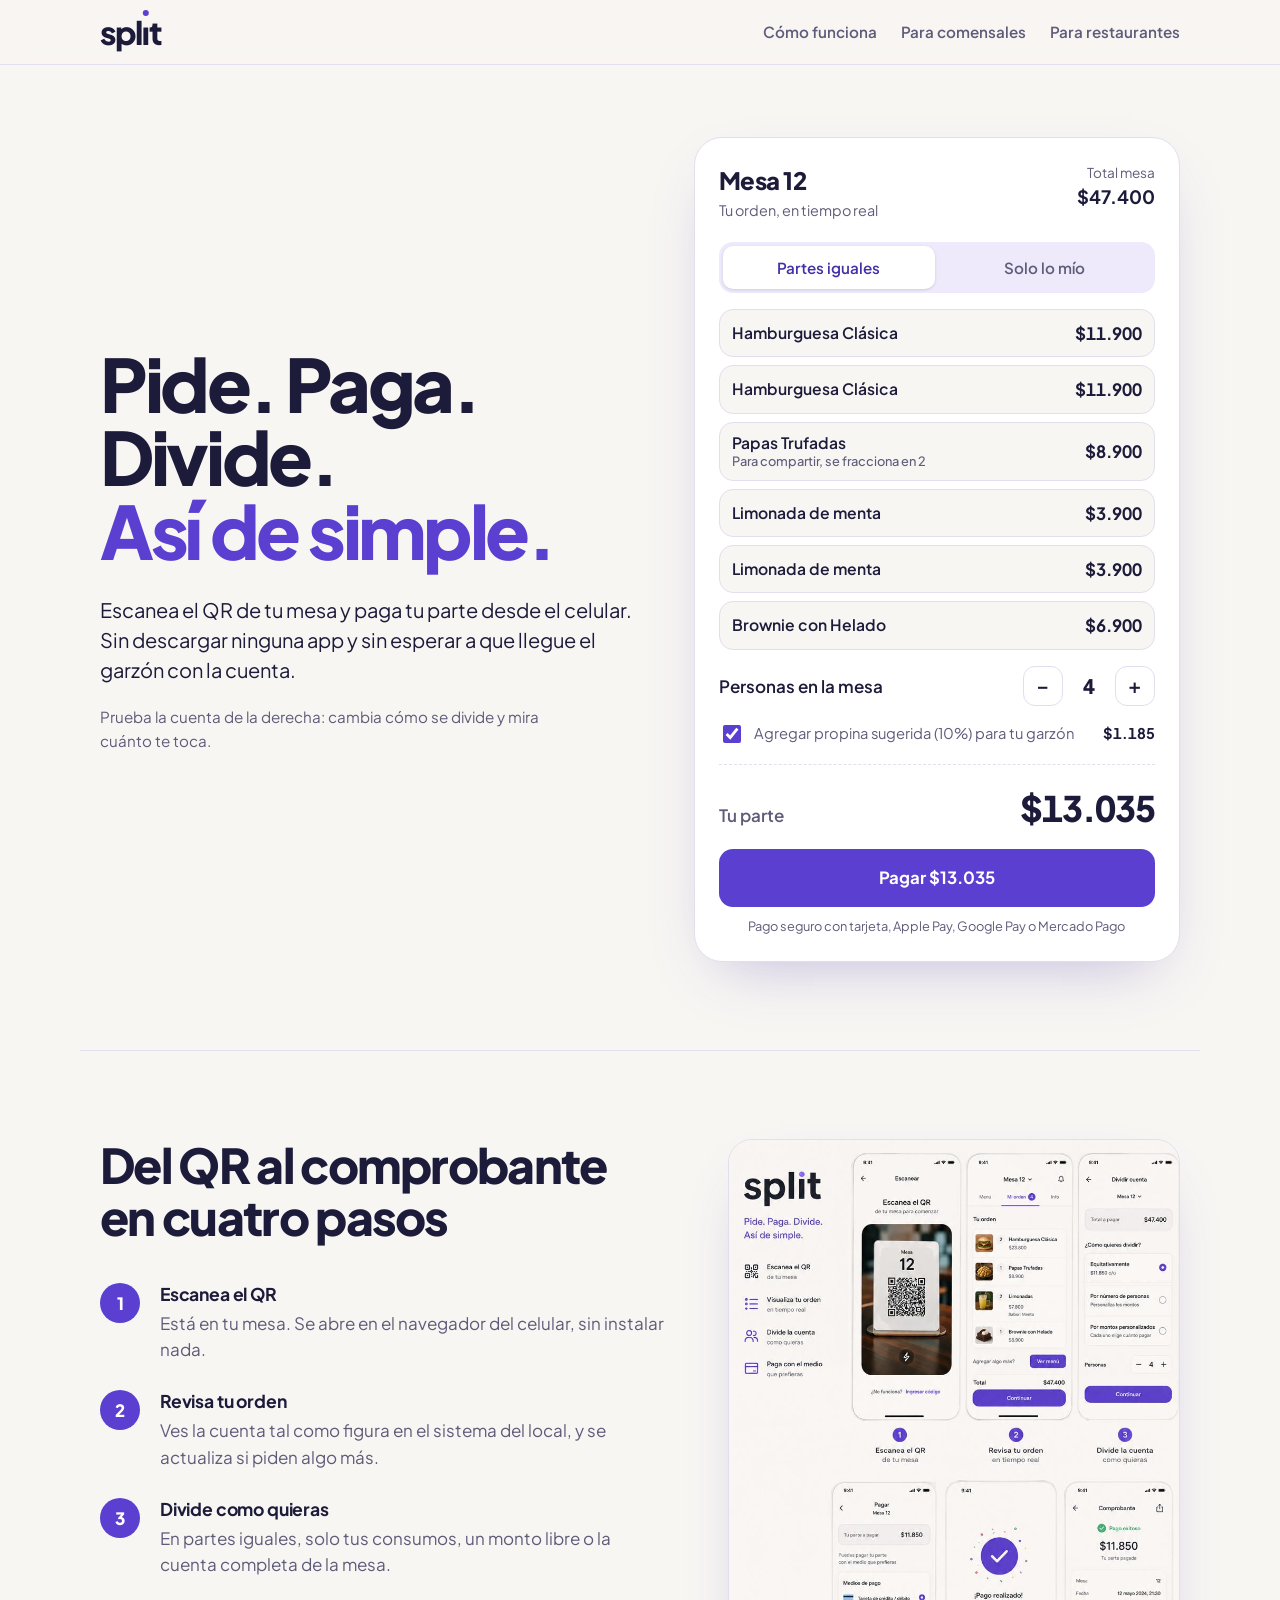
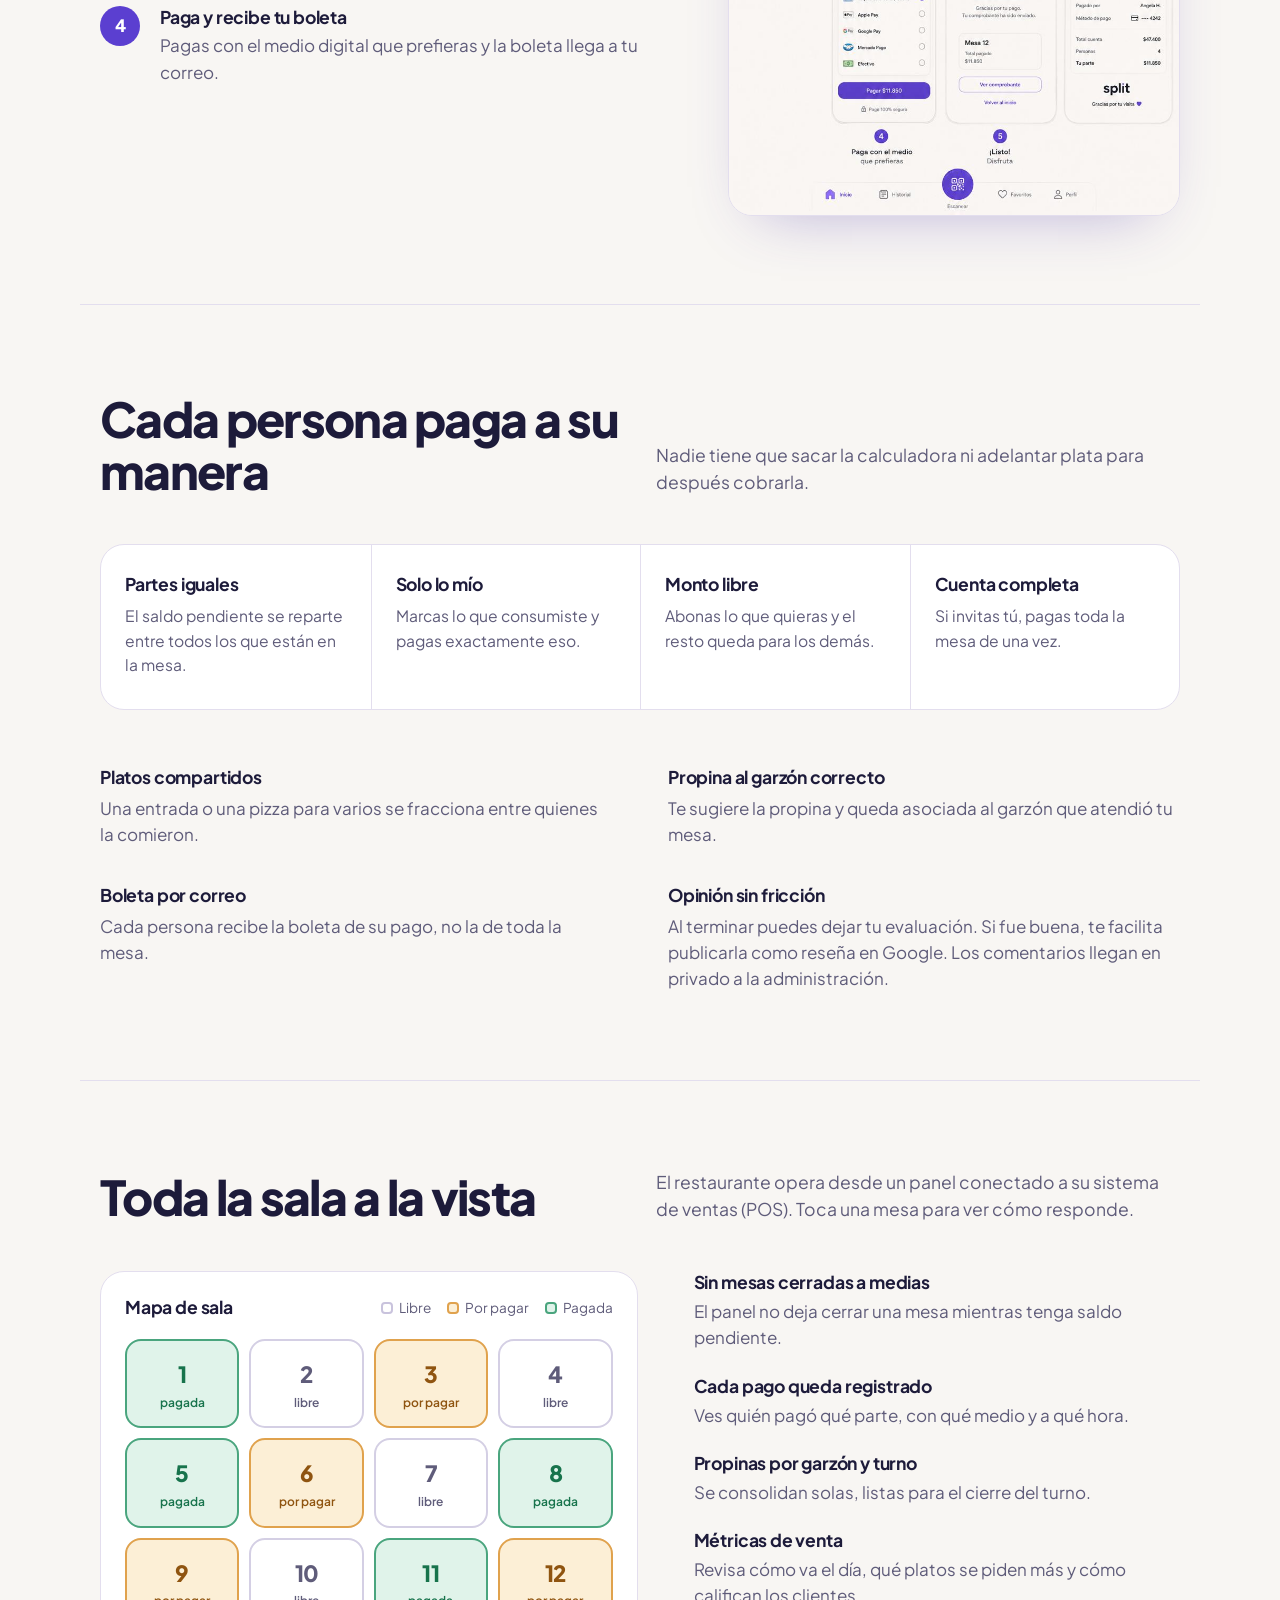
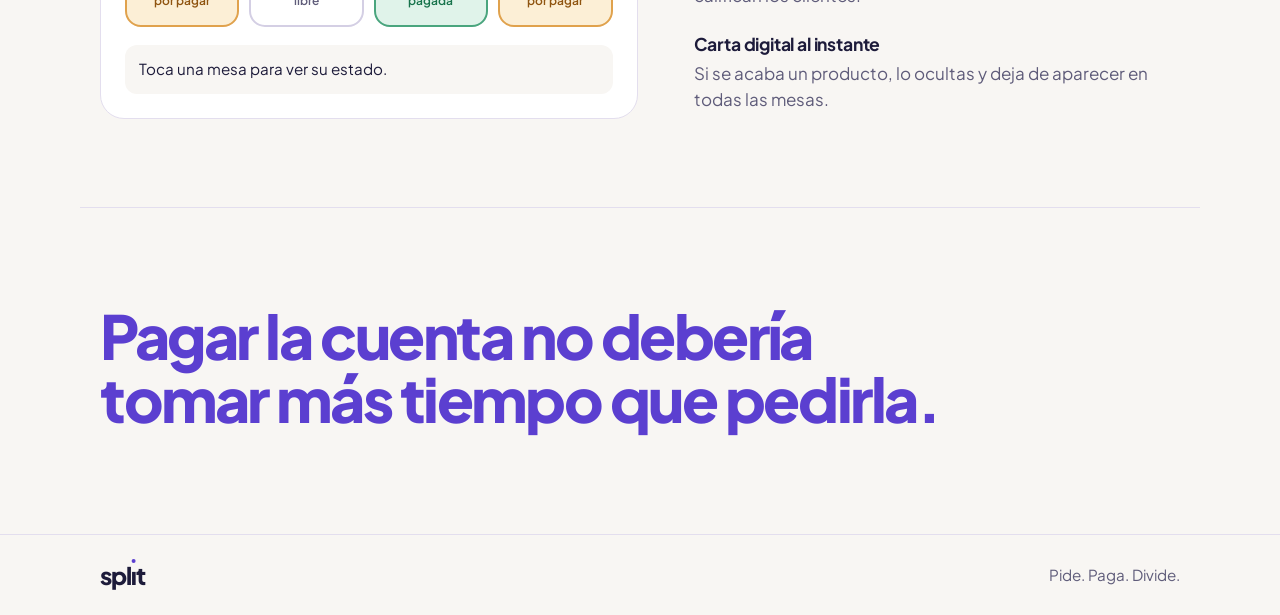
==== index.html @ 46bc3f97 "Agrega la landing de split Página estática con demo interactiva de división de cuenta, explicación d" ====
<!doctype html>
<html lang="es">
<head>
  <meta charset="utf-8">
  <meta name="viewport" content="width=device-width, initial-scale=1">
  <title>split</title>
  <meta name="description" content="Escanea el QR de tu mesa, revisa la cuenta en tiempo real y paga tu parte desde el celular. Sin descargar ninguna app.">
  <link rel="preconnect" href="https://fonts.googleapis.com">
  <link rel="preconnect" href="https://fonts.gstatic.com" crossorigin>
  <link href="https://fonts.googleapis.com/css2?family=Plus+Jakarta+Sans:wght@400;500;600;700;800&display=swap" rel="stylesheet">
  <link rel="stylesheet" href="styles.css">
</head>
<body>

  <header class="site-header">
    <div class="wrap bar">
      <a class="wordmark" href="#inicio" aria-label="split, ir al inicio">spl<span class="dotless">ı</span>t</a>
      <nav aria-label="Principal">
        <a href="#como-funciona">Cómo funciona</a>
        <a href="#comensales">Para comensales</a>
        <a href="#restaurantes">Para restaurantes</a>
      </nav>
    </div>
  </header>

  <main id="inicio">

    <section class="hero wrap">
      <div class="hero-copy">
        <h1>
          <span class="line">Pide. Paga. Divide.</span>
          <span class="line accent">Así de simple.</span>
        </h1>
        <p class="lead">Escanea el QR de tu mesa y paga tu parte desde el celular. Sin descargar ninguna app y sin esperar a que llegue el garzón con la cuenta.</p>
        <p class="hint">Prueba la cuenta de la derecha: cambia cómo se divide y mira cuánto te toca.</p>
      </div>

      <div class="demo" id="demo" data-mode="equal" aria-label="Demo de cómo se divide una cuenta">
        <div class="demo-head">
          <div>
            <p class="demo-table">Mesa 12</p>
            <p class="demo-sub">Tu orden, en tiempo real</p>
          </div>
          <p class="demo-total"><span>Total mesa</span><strong id="demo-full">$47.400</strong></p>
        </div>

        <div class="segmented" role="group" aria-label="Cómo quieres pagar">
          <button type="button" class="seg is-on" data-mode="equal" aria-pressed="true">Partes iguales</button>
          <button type="button" class="seg" data-mode="mine" aria-pressed="false">Solo lo mío</button>
        </div>

        <ul class="dishes" id="dishes" aria-label="Consumos de la mesa"></ul>

        <div class="stepper-row" id="stepper-row">
          <span id="people-label">Personas en la mesa</span>
          <div class="stepper">
            <button type="button" id="minus" aria-label="Una persona menos">−</button>
            <output id="people" aria-labelledby="people-label">4</output>
            <button type="button" id="plus" aria-label="Una persona más">+</button>
          </div>
        </div>

        <label class="tip">
          <input type="checkbox" id="tip" checked>
          <span>Agregar propina sugerida (10%) para tu garzón</span>
          <strong id="tip-amount">$1.185</strong>
        </label>

        <div class="summary">
          <span>Tu parte</span>
          <strong id="part">$13.035</strong>
        </div>

        <button type="button" class="pay" id="pay">Pagar $13.035</button>
        <p class="secure">Pago seguro con tarjeta, Apple Pay, Google Pay o Mercado Pago</p>
      </div>
    </section>

    <section class="section wrap" id="como-funciona">
      <div class="how">
        <div class="how-copy">
          <h2>Del QR al comprobante en cuatro pasos</h2>
          <ol class="steps">
            <li>
              <h3>Escanea el QR</h3>
              <p>Está en tu mesa. Se abre en el navegador del celular, sin instalar nada.</p>
            </li>
            <li>
              <h3>Revisa tu orden</h3>
              <p>Ves la cuenta tal como figura en el sistema del local, y se actualiza si piden algo más.</p>
            </li>
            <li>
              <h3>Divide como quieras</h3>
              <p>En partes iguales, solo tus consumos, un monto libre o la cuenta completa de la mesa.</p>
            </li>
            <li>
              <h3>Paga y recibe tu boleta</h3>
              <p>Pagas con el medio digital que prefieras y la boleta llega a tu correo.</p>
            </li>
          </ol>
        </div>
        <figure class="how-figure">
          <img src="assets/pantallas-split.jpg" width="853" height="1280" loading="lazy"
               alt="Las pantallas de split: escanear el QR de la mesa, revisar la orden, dividir la cuenta, elegir el medio de pago, pago realizado y comprobante.">
        </figure>
      </div>
    </section>

    <section class="section wrap" id="comensales">
      <div class="split-head">
        <h2>Cada persona paga a su manera</h2>
        <p>Nadie tiene que sacar la calculadora ni adelantar plata para después cobrarla.</p>
      </div>

      <div class="modes">
        <article>
          <h3>Partes iguales</h3>
          <p>El saldo pendiente se reparte entre todos los que están en la mesa.</p>
        </article>
        <article>
          <h3>Solo lo mío</h3>
          <p>Marcas lo que consumiste y pagas exactamente eso.</p>
        </article>
        <article>
          <h3>Monto libre</h3>
          <p>Abonas lo que quieras y el resto queda para los demás.</p>
        </article>
        <article>
          <h3>Cuenta completa</h3>
          <p>Si invitas tú, pagas toda la mesa de una vez.</p>
        </article>
      </div>

      <ul class="extras">
        <li>
          <h3>Platos compartidos</h3>
          <p>Una entrada o una pizza para varios se fracciona entre quienes la comieron.</p>
        </li>
        <li>
          <h3>Propina al garzón correcto</h3>
          <p>Te sugiere la propina y queda asociada al garzón que atendió tu mesa.</p>
        </li>
        <li>
          <h3>Boleta por correo</h3>
          <p>Cada persona recibe la boleta de su pago, no la de toda la mesa.</p>
        </li>
        <li>
          <h3>Opinión sin fricción</h3>
          <p>Al terminar puedes dejar tu evaluación. Si fue buena, te facilita publicarla como reseña en Google. Los comentarios llegan en privado a la administración.</p>
        </li>
      </ul>
    </section>

    <section class="section wrap" id="restaurantes">
      <div class="split-head">
        <h2>Toda la sala a la vista</h2>
        <p>El restaurante opera desde un panel conectado a su sistema de ventas (POS). Toca una mesa para ver cómo responde.</p>
      </div>

      <div class="ops">
        <div class="floor" aria-labelledby="floor-title">
          <div class="floor-top">
            <h3 id="floor-title">Mapa de sala</h3>
            <ul class="legend" aria-label="Leyenda">
              <li><i class="sw sw-free"></i>Libre</li>
              <li><i class="sw sw-pending"></i>Por pagar</li>
              <li><i class="sw sw-paid"></i>Pagada</li>
            </ul>
          </div>
          <div class="tables" id="tables"></div>
          <p class="floor-note" id="floor-note" aria-live="polite">Toca una mesa para ver su estado.</p>
        </div>

        <ul class="panel-list">
          <li>
            <h3>Sin mesas cerradas a medias</h3>
            <p>El panel no deja cerrar una mesa mientras tenga saldo pendiente.</p>
          </li>
          <li>
            <h3>Cada pago queda registrado</h3>
            <p>Ves quién pagó qué parte, con qué medio y a qué hora.</p>
          </li>
          <li>
            <h3>Propinas por garzón y turno</h3>
            <p>Se consolidan solas, listas para el cierre del turno.</p>
          </li>
          <li>
            <h3>Métricas de venta</h3>
            <p>Revisa cómo va el día, qué platos se piden más y cómo califican los clientes.</p>
          </li>
          <li>
            <h3>Carta digital al instante</h3>
            <p>Si se acaba un producto, lo ocultas y deja de aparecer en todas las mesas.</p>
          </li>
        </ul>
      </div>
    </section>

    <section class="closing wrap">
      <p>Pagar la cuenta no debería tomar más tiempo que pedirla.</p>
    </section>

  </main>

  <footer class="site-footer">
    <div class="wrap foot">
      <a class="wordmark small" href="#inicio" aria-label="split, volver arriba">spl<span class="dotless">ı</span>t</a>
      <p>Pide. Paga. Divide.</p>
    </div>
  </footer>

  <script src="script.js"></script>
</body>
</html>
---- styles.css ----
:root {
  --bg: #f8f6f3;
  --paper: #ffffff;
  --ink: #1d1b3a;
  --muted: #5f5c7a;
  --purple: #5b3fd0;
  --purple-deep: #4630a8;
  --lav: #eeeafb;
  --line: #e3deee;
  --green: #17734c;
  --green-bg: #e0f3ea;
  --amber: #8f5410;
  --amber-bg: #fcefd6;
  --font: "Plus Jakarta Sans", system-ui, -apple-system, "Segoe UI", Roboto, sans-serif;
  color-scheme: light;
}

*, *::before, *::after { box-sizing: border-box; }

html { scroll-behavior: smooth; scroll-padding-top: 80px; }

body {
  margin: 0;
  background: var(--bg);
  color: var(--ink);
  font-family: var(--font);
  font-size: 1.0625rem;
  line-height: 1.55;
  -webkit-font-smoothing: antialiased;
}

h1, h2, h3, p, ul, ol, figure { margin: 0; }
ul, ol { padding: 0; list-style: none; }
img { display: block; max-width: 100%; height: auto; }
button { font: inherit; color: inherit; cursor: pointer; }

a { color: inherit; }

:focus-visible {
  outline: 3px solid var(--purple);
  outline-offset: 3px;
  border-radius: 6px;
}

.wrap {
  width: 100%;
  max-width: 1120px;
  margin-inline: auto;
  padding-inline: 20px;
}

/* ---------- Header ---------- */

.site-header {
  position: sticky;
  top: 0;
  z-index: 10;
  background: rgba(248, 246, 243, 0.9);
  backdrop-filter: blur(10px);
  border-bottom: 1px solid var(--line);
}

.bar {
  display: flex;
  align-items: center;
  justify-content: space-between;
  gap: 16px;
  min-height: 64px;
}

.bar nav { display: flex; gap: 24px; }

.bar nav a {
  text-decoration: none;
  font-weight: 600;
  font-size: 0.95rem;
  color: var(--muted);
}

.bar nav a:hover { color: var(--purple); }

.wordmark {
  position: relative;
  display: inline-block;
  text-decoration: none;
  font-weight: 800;
  font-size: 2rem;
  letter-spacing: -0.04em;
  line-height: 1;
}

.wordmark.small { font-size: 1.5rem; }

.dotless { position: relative; }

.dotless::after {
  content: "";
  position: absolute;
  left: 50%;
  top: -0.06em;
  width: 0.2em;
  height: 0.2em;
  border-radius: 50%;
  background: var(--purple);
  transform: translateX(-50%);
}

/* ---------- Hero ---------- */

.hero {
  display: grid;
  grid-template-columns: minmax(0, 1.05fr) minmax(0, 0.95fr);
  gap: 56px;
  align-items: center;
  padding-block: 72px 88px;
}

.hero h1 {
  font-weight: 800;
  font-size: clamp(2.6rem, 6.4vw, 4.6rem);
  line-height: 1;
  letter-spacing: -0.045em;
}

.hero h1 .line { display: block; }
.hero h1 .accent { white-space: nowrap; }
.hero h1 .accent { color: var(--purple); }

.lead {
  margin-top: 28px;
  max-width: 34rem;
  font-size: 1.25rem;
  line-height: 1.5;
  color: var(--ink);
}

.hint {
  margin-top: 20px;
  max-width: 30rem;
  font-size: 0.95rem;
  color: var(--muted);
}

@media (prefers-reduced-motion: no-preference) {
  .hero h1 .line {
    animation: rise 0.7s cubic-bezier(0.2, 0.7, 0.2, 1) both;
  }
  .hero h1 .accent { animation-delay: 0.14s; }

  @keyframes rise {
    from { opacity: 0; transform: translateY(18px); }
    to { opacity: 1; transform: none; }
  }
}

/* ---------- Demo card ---------- */

.demo {
  background: var(--paper);
  border: 1px solid var(--line);
  border-radius: 28px;
  padding: 24px;
  box-shadow: 0 24px 60px -28px rgba(70, 48, 168, 0.35);
}

.demo-head {
  display: flex;
  justify-content: space-between;
  align-items: flex-start;
  gap: 16px;
}

.demo-table { font-weight: 800; font-size: 1.5rem; letter-spacing: -0.02em; }
.demo-sub { font-size: 0.9rem; color: var(--muted); }

.demo-total { text-align: right; }
.demo-total span { display: block; font-size: 0.85rem; color: var(--muted); }
.demo-total strong { font-size: 1.15rem; font-weight: 700; }

.segmented {
  display: grid;
  grid-template-columns: 1fr 1fr;
  gap: 4px;
  margin-top: 20px;
  padding: 4px;
  background: var(--lav);
  border-radius: 14px;
}

.seg {
  border: 0;
  background: transparent;
  padding: 10px 12px;
  border-radius: 10px;
  font-weight: 600;
  font-size: 0.95rem;
  color: var(--muted);
}

.seg.is-on {
  background: var(--paper);
  color: var(--purple-deep);
  box-shadow: 0 1px 3px rgba(29, 27, 58, 0.15);
}

.dishes { margin-top: 16px; display: grid; gap: 8px; }

.dish {
  display: flex;
  align-items: center;
  gap: 12px;
  padding: 10px 12px;
  border: 1px solid var(--line);
  border-radius: 14px;
  background: var(--bg);
}

.dish input {
  appearance: none;
  flex: none;
  width: 22px;
  height: 22px;
  margin: 0;
  border: 2px solid #b9b2d6;
  border-radius: 7px;
  background: var(--paper);
  display: none;
  place-content: center;
  cursor: pointer;
}

.dish input::after {
  content: "";
  width: 10px;
  height: 6px;
  border-left: 2.5px solid #fff;
  border-bottom: 2.5px solid #fff;
  transform: rotate(-45deg) translate(1px, -1px) scale(0);
  transition: transform 0.12s ease-out;
}

.dish input:checked { background: var(--purple); border-color: var(--purple); }
.dish input:checked::after { transform: rotate(-45deg) translate(1px, -1px) scale(1); }

.demo[data-mode="mine"] .dish input { display: grid; }
.demo[data-mode="mine"] .dish { cursor: pointer; }
.demo[data-mode="mine"] .dish:has(input:checked) { background: var(--lav); border-color: #cfc5f3; }

.dish-name { flex: 1; font-weight: 600; font-size: 0.98rem; line-height: 1.3; }
.dish-name small { display: block; font-weight: 500; font-size: 0.8rem; color: var(--muted); }
.dish-price { font-weight: 700; font-variant-numeric: tabular-nums; }

.stepper-row {
  display: flex;
  align-items: center;
  justify-content: space-between;
  margin-top: 16px;
  font-weight: 600;
}

.demo[data-mode="mine"] .stepper-row { display: none; }

.stepper { display: flex; align-items: center; gap: 4px; }

.stepper button {
  width: 40px;
  height: 40px;
  border-radius: 12px;
  border: 1px solid var(--line);
  background: var(--paper);
  font-size: 1.3rem;
  line-height: 1;
}

.stepper button:hover { border-color: var(--purple); color: var(--purple); }

.stepper output {
  min-width: 44px;
  text-align: center;
  font-size: 1.25rem;
  font-weight: 800;
  font-variant-numeric: tabular-nums;
}

.tip {
  display: flex;
  align-items: center;
  gap: 10px;
  margin-top: 16px;
  font-size: 0.92rem;
  cursor: pointer;
}

.tip input { width: 18px; height: 18px; accent-color: var(--purple); flex: none; }
.tip span { flex: 1; color: var(--muted); }
.tip strong { font-variant-numeric: tabular-nums; }

.summary {
  display: flex;
  align-items: baseline;
  justify-content: space-between;
  margin-top: 18px;
  padding-top: 16px;
  border-top: 1px dashed var(--line);
}

.summary span { font-weight: 600; color: var(--muted); }

.summary strong {
  font-size: 2.2rem;
  font-weight: 800;
  letter-spacing: -0.03em;
  font-variant-numeric: tabular-nums;
}

.pay {
  width: 100%;
  margin-top: 14px;
  padding: 16px;
  border: 0;
  border-radius: 14px;
  background: var(--purple);
  color: #fff;
  font-weight: 700;
  font-size: 1.05rem;
  transition: background 0.15s ease;
}

.pay:hover:not(:disabled) { background: var(--purple-deep); }
.pay:disabled { background: #cbc6df; cursor: not-allowed; }
.pay.is-done { background: var(--green); }

.secure { margin-top: 10px; text-align: center; font-size: 0.8rem; color: var(--muted); }

/* ---------- Sections ---------- */

.section { padding-block: 88px; border-top: 1px solid var(--line); }

h2 {
  font-weight: 800;
  font-size: clamp(1.9rem, 4.2vw, 3rem);
  line-height: 1.08;
  letter-spacing: -0.035em;
  max-width: 18ch;
}

h3 { font-weight: 700; font-size: 1.1rem; line-height: 1.3; letter-spacing: -0.01em; }

.split-head {
  display: grid;
  grid-template-columns: minmax(0, 1fr) minmax(0, 1fr);
  gap: 32px;
  align-items: end;
  margin-bottom: 48px;
}

.split-head p { color: var(--muted); font-size: 1.1rem; max-width: 32rem; }

/* How it works */

.how {
  display: grid;
  grid-template-columns: minmax(0, 1fr) minmax(0, 0.8fr);
  gap: 64px;
  align-items: start;
}

.steps { margin-top: 40px; counter-reset: step; display: grid; gap: 28px; }

.steps li {
  counter-increment: step;
  position: relative;
  padding-left: 60px;
}

.steps li::before {
  content: counter(step);
  position: absolute;
  left: 0;
  top: 0;
  display: grid;
  place-content: center;
  width: 40px;
  height: 40px;
  border-radius: 50%;
  background: var(--purple);
  color: #fff;
  font-weight: 800;
}

.steps p { margin-top: 4px; color: var(--muted); }

.how-figure img {
  width: 100%;
  border-radius: 24px;
  border: 1px solid var(--line);
  box-shadow: 0 24px 60px -32px rgba(70, 48, 168, 0.4);
}

/* Modes */

.modes {
  display: grid;
  grid-template-columns: repeat(4, minmax(0, 1fr));
  gap: 0;
  border: 1px solid var(--line);
  border-radius: 24px;
  background: var(--paper);
  overflow: hidden;
}

.modes article { padding: 28px 24px 32px; }
.modes article + article { border-left: 1px solid var(--line); }
.modes p { margin-top: 8px; color: var(--muted); font-size: 0.98rem; }

.extras {
  display: grid;
  grid-template-columns: repeat(2, minmax(0, 1fr));
  gap: 36px 56px;
  margin-top: 56px;
}

.extras p { margin-top: 6px; color: var(--muted); max-width: 34rem; }

/* Ops */

.ops {
  display: grid;
  grid-template-columns: minmax(0, 1.05fr) minmax(0, 0.95fr);
  gap: 56px;
  align-items: start;
}

.floor {
  background: var(--paper);
  border: 1px solid var(--line);
  border-radius: 24px;
  padding: 24px;
}

.floor-top {
  display: flex;
  flex-wrap: wrap;
  justify-content: space-between;
  align-items: center;
  gap: 12px;
}

.legend { display: flex; gap: 16px; font-size: 0.85rem; color: var(--muted); }
.legend li { display: flex; align-items: center; gap: 6px; }

.sw { width: 12px; height: 12px; border-radius: 4px; border: 2px solid var(--line); }
.sw-free { background: var(--paper); border-color: #c9c3dd; }
.sw-pending { background: var(--amber-bg); border-color: #e0a24d; }
.sw-paid { background: var(--green-bg); border-color: #4aa57e; }

.tables {
  display: grid;
  grid-template-columns: repeat(4, minmax(0, 1fr));
  gap: 10px;
  margin-top: 20px;
}

.table {
  display: grid;
  gap: 2px;
  justify-items: center;
  padding: 16px 4px 14px;
  border-radius: 16px;
  border: 2px solid var(--line);
  background: var(--paper);
  text-align: center;
}

.table b { font-size: 1.4rem; font-weight: 800; letter-spacing: -0.02em; }
.table span { font-size: 0.75rem; font-weight: 600; }

.table[data-state="free"] { border-color: #d4cfe4; color: var(--muted); }
.table[data-state="pending"] { background: var(--amber-bg); border-color: #e0a24d; color: var(--amber); }
.table[data-state="paid"] { background: var(--green-bg); border-color: #4aa57e; color: var(--green); }

.table[aria-pressed="true"] { box-shadow: 0 0 0 3px var(--purple); }

.floor-note {
  margin-top: 18px;
  padding: 12px 14px;
  border-radius: 12px;
  background: var(--bg);
  font-size: 0.95rem;
  min-height: 3.2em;
}

.panel-list { display: grid; gap: 24px; }
.panel-list p { margin-top: 4px; color: var(--muted); }

/* Closing */

.closing {
  padding-block: 96px 104px;
  border-top: 1px solid var(--line);
}

.closing p {
  max-width: 20ch;
  font-weight: 800;
  font-size: clamp(2rem, 5.2vw, 3.8rem);
  line-height: 1.04;
  letter-spacing: -0.04em;
  color: var(--purple);
}

/* Footer */

.site-footer { border-top: 1px solid var(--line); padding-block: 28px; }
.foot { display: flex; justify-content: space-between; align-items: center; gap: 16px; }
.foot p { color: var(--muted); font-size: 0.95rem; }

/* ---------- Responsive ---------- */

@media (max-width: 960px) {
  .hero, .how, .ops, .split-head { grid-template-columns: 1fr; }
  .hero { gap: 40px; padding-block: 48px 64px; }
  .how { gap: 40px; }
  .how-figure { max-width: 460px; }
  .split-head { gap: 12px; align-items: start; }
  .modes { grid-template-columns: repeat(2, minmax(0, 1fr)); }
  .modes article:nth-child(3) { border-left: 0; }
  .modes article:nth-child(n + 3) { border-top: 1px solid var(--line); }
  .section { padding-block: 64px; }
}

@media (max-width: 620px) {
  .bar nav { gap: 14px; }
  .bar nav a { font-size: 0.85rem; }
  .bar nav a:first-child { display: none; }
  .extras { grid-template-columns: 1fr; gap: 28px; }
  .demo { padding: 18px; border-radius: 24px; }
  .tables { gap: 8px; }
  .table b { font-size: 1.2rem; }
}

@media (max-width: 420px) {
  .modes { grid-template-columns: 1fr; }
  .modes article + article { border-left: 0; border-top: 1px solid var(--line); }
  .bar nav a:nth-child(2) { display: none; }
}
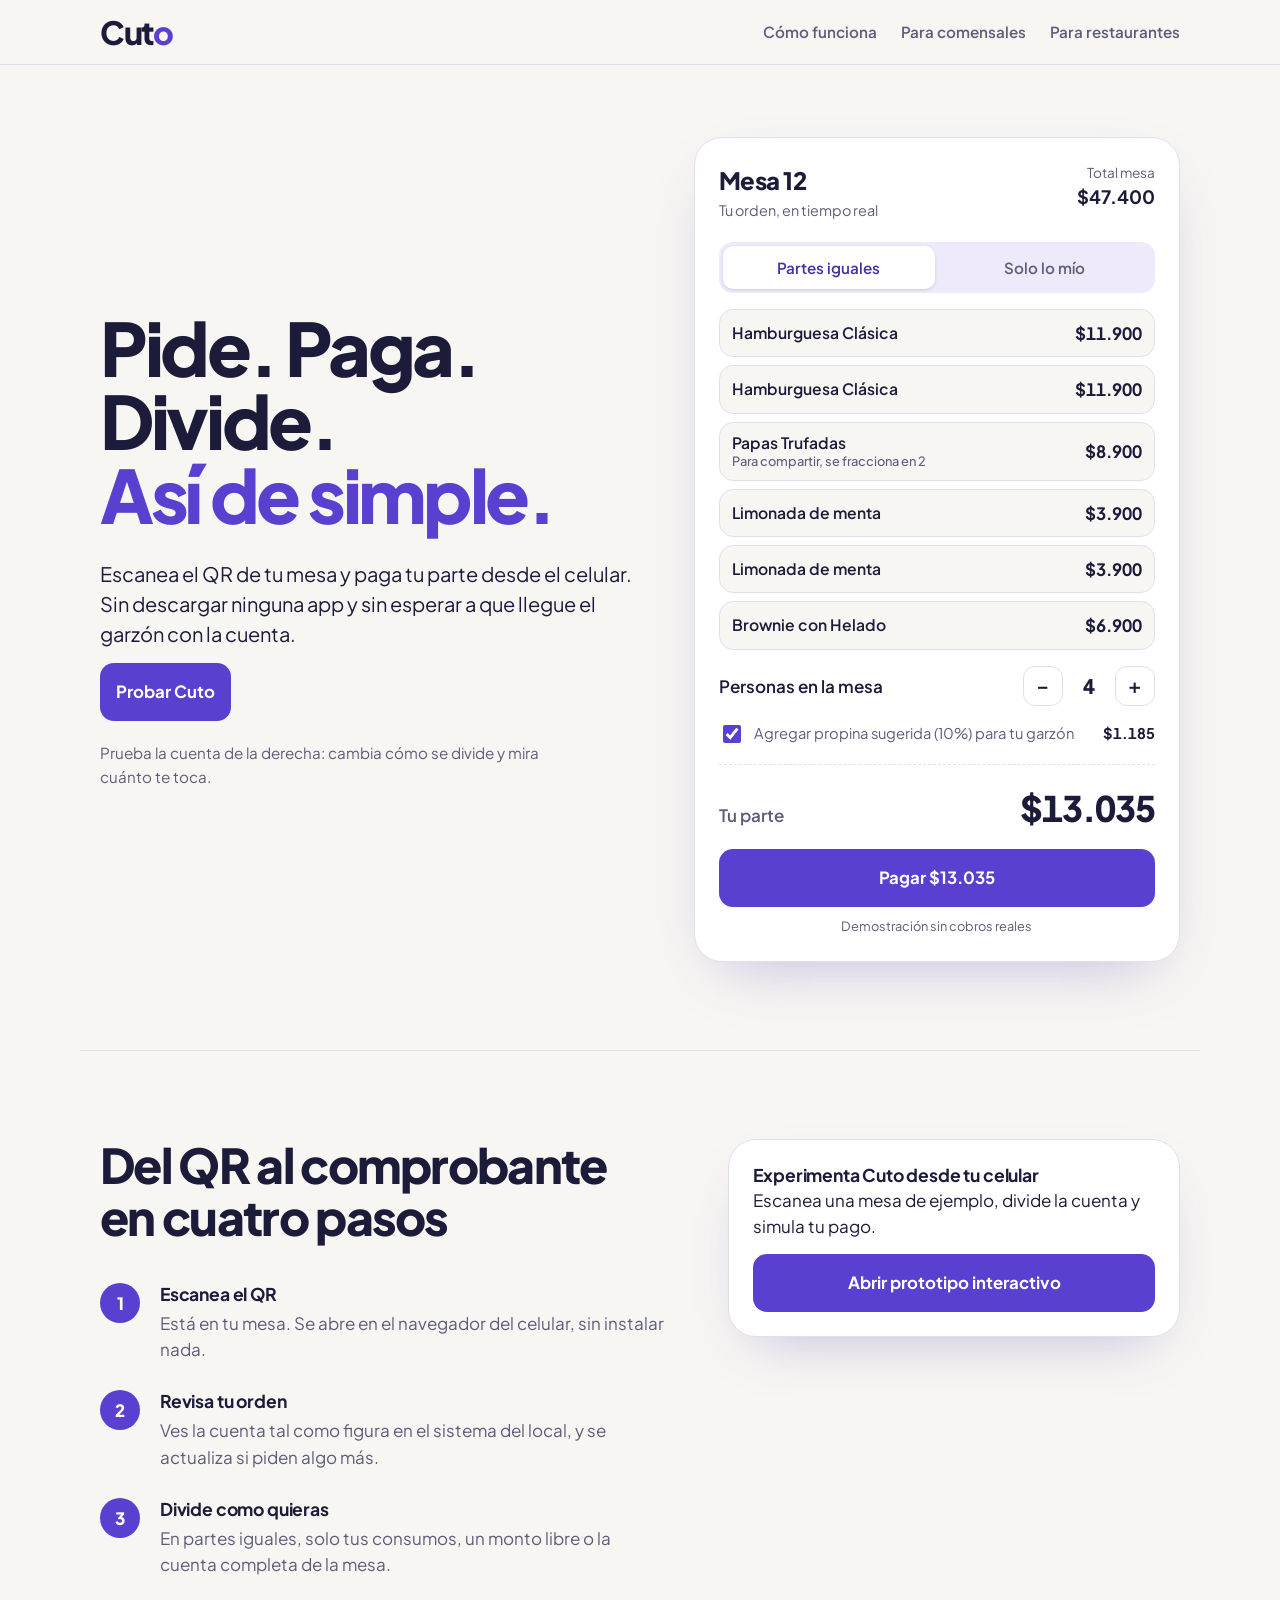
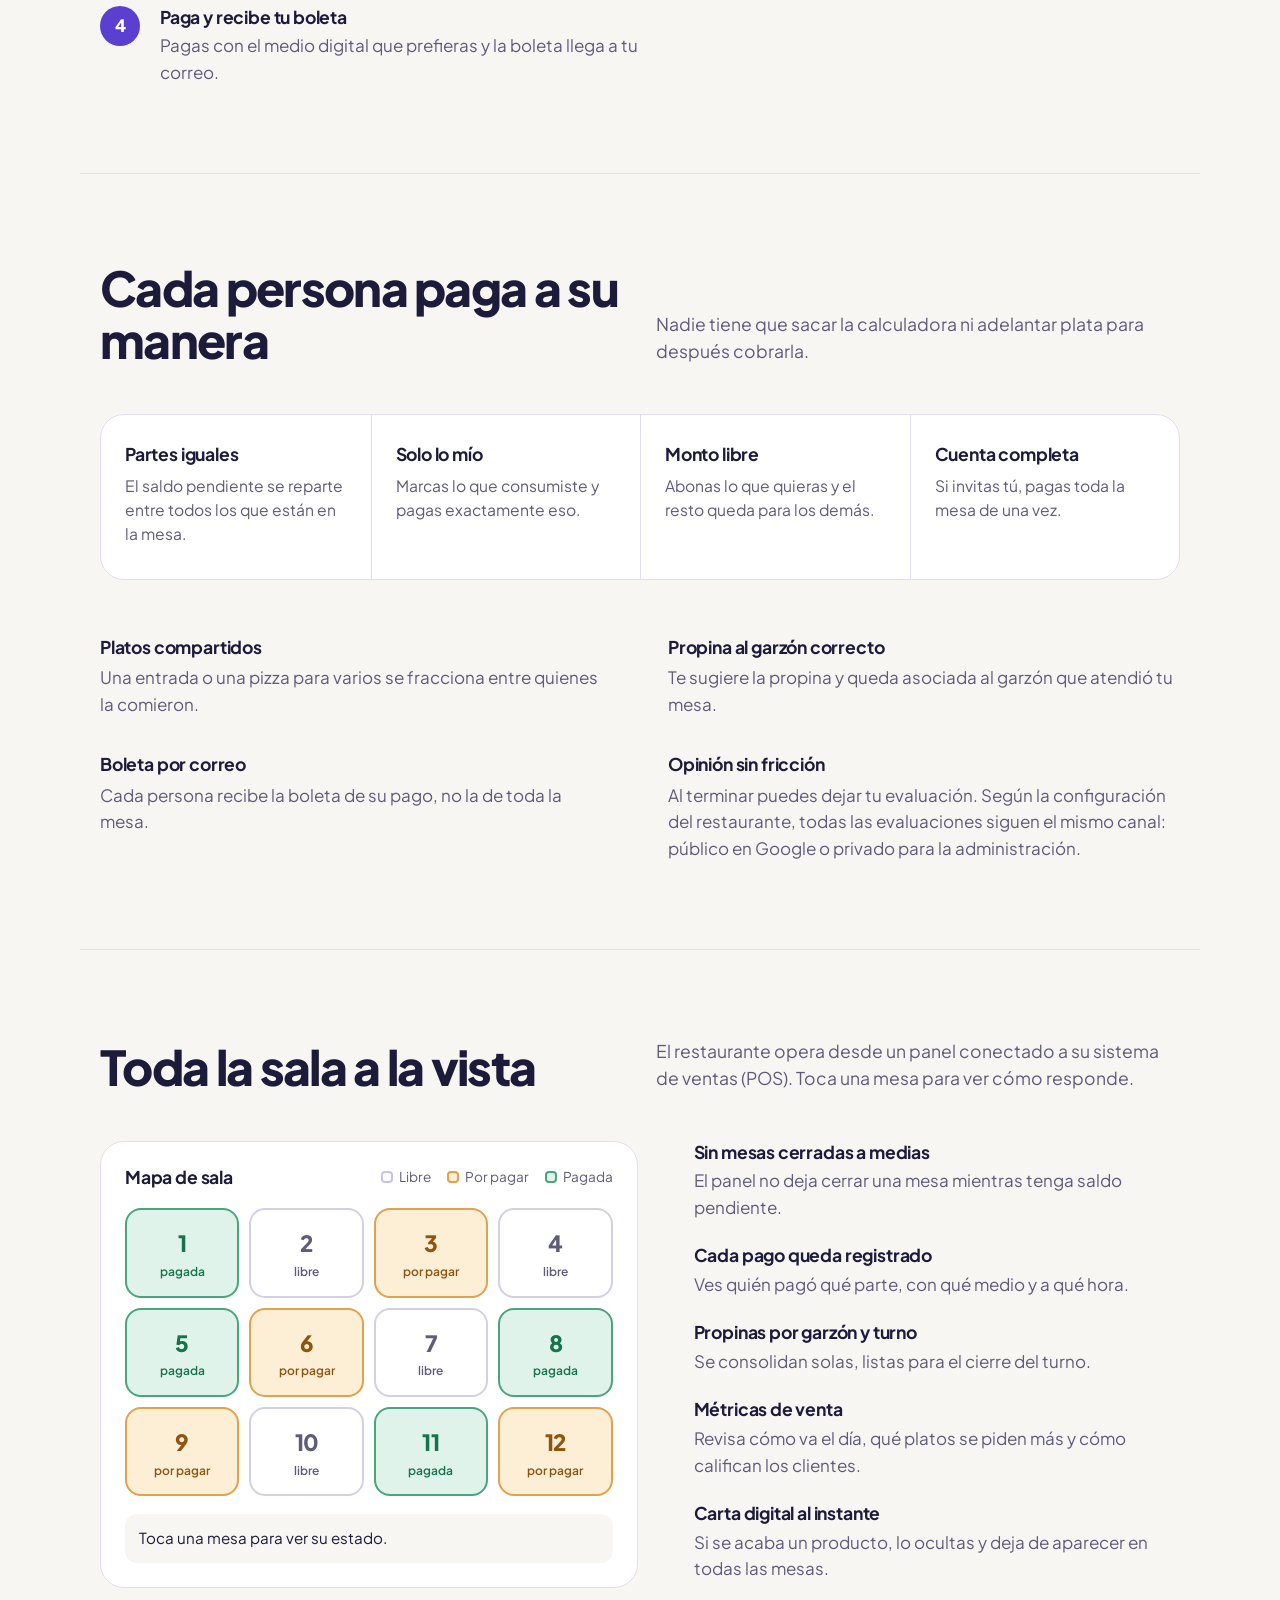
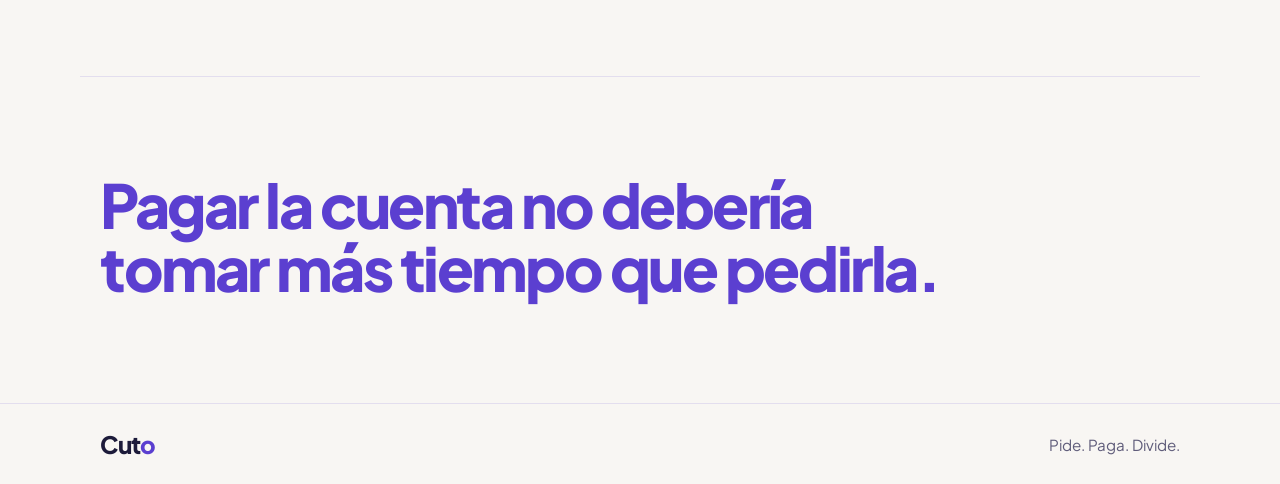
==== commit ca7e172b: "Rename site to Cuto and link interactive prototype" ====
--- a/index.html
+++ b/index.html
@@ -3,7 +3,7 @@
 <head>
   <meta charset="utf-8">
   <meta name="viewport" content="width=device-width, initial-scale=1">
-  <title>split</title>
+  <title>Cuto</title>
   <meta name="description" content="Escanea el QR de tu mesa, revisa la cuenta en tiempo real y paga tu parte desde el celular. Sin descargar ninguna app.">
   <link rel="preconnect" href="https://fonts.googleapis.com">
   <link rel="preconnect" href="https://fonts.gstatic.com" crossorigin>
@@ -14,7 +14,7 @@
 
   <header class="site-header">
     <div class="wrap bar">
-      <a class="wordmark" href="#inicio" aria-label="split, ir al inicio">spl<span class="dotless">ı</span>t</a>
+      <a class="wordmark" href="#inicio" aria-label="Cuto, ir al inicio">Cut<span style="color:var(--purple)">o</span></a>
       <nav aria-label="Principal">
         <a href="#como-funciona">Cómo funciona</a>
         <a href="#comensales">Para comensales</a>
@@ -32,7 +32,7 @@
           <span class="line accent">Así de simple.</span>
         </h1>
         <p class="lead">Escanea el QR de tu mesa y paga tu parte desde el celular. Sin descargar ninguna app y sin esperar a que llegue el garzón con la cuenta.</p>
-        <p class="hint">Prueba la cuenta de la derecha: cambia cómo se divide y mira cuánto te toca.</p>
+        <a class="pay" style="display:inline-block;width:auto;text-decoration:none" href="demo.html">Probar Cuto</a><p class="hint">Prueba la cuenta de la derecha: cambia cómo se divide y mira cuánto te toca.</p>
       </div>
 
       <div class="demo" id="demo" data-mode="equal" aria-label="Demo de cómo se divide una cuenta">
@@ -71,8 +71,8 @@
           <strong id="part">$13.035</strong>
         </div>
 
-        <button type="button" class="pay" id="pay">Pagar $13.035</button>
-        <p class="secure">Pago seguro con tarjeta, Apple Pay, Google Pay o Mercado Pago</p>
+        <button type="button" class="pay" id="pay">Simular pago $13.035</button>
+        <p class="secure">Demostración sin cobros reales</p>
       </div>
     </section>
 
@@ -99,10 +99,7 @@
             </li>
           </ol>
         </div>
-        <figure class="how-figure">
-          <img src="assets/pantallas-split.jpg" width="853" height="1280" loading="lazy"
-               alt="Las pantallas de split: escanear el QR de la mesa, revisar la orden, dividir la cuenta, elegir el medio de pago, pago realizado y comprobante.">
-        </figure>
+        <div class="demo"><h3>Experimenta Cuto desde tu celular</h3><p>Escanea una mesa de ejemplo, divide la cuenta y simula tu pago.</p><a class="pay" style="display:block;text-align:center;text-decoration:none" href="demo.html">Abrir prototipo interactivo</a></div>
       </div>
     </section>
 
@@ -146,7 +143,7 @@
         </li>
         <li>
           <h3>Opinión sin fricción</h3>
-          <p>Al terminar puedes dejar tu evaluación. Si fue buena, te facilita publicarla como reseña en Google. Los comentarios llegan en privado a la administración.</p>
+          <p>Al terminar puedes dejar tu evaluación. Según la configuración del restaurante, todas las evaluaciones siguen el mismo canal: público en Google o privado para la administración.</p>
         </li>
       </ul>
     </section>
@@ -204,7 +201,7 @@
 
   <footer class="site-footer">
     <div class="wrap foot">
-      <a class="wordmark small" href="#inicio" aria-label="split, volver arriba">spl<span class="dotless">ı</span>t</a>
+      <a class="wordmark small" href="#inicio" aria-label="Cuto, volver arriba">Cut<span style="color:var(--purple)">o</span></a>
       <p>Pide. Paga. Divide.</p>
     </div>
   </footer>
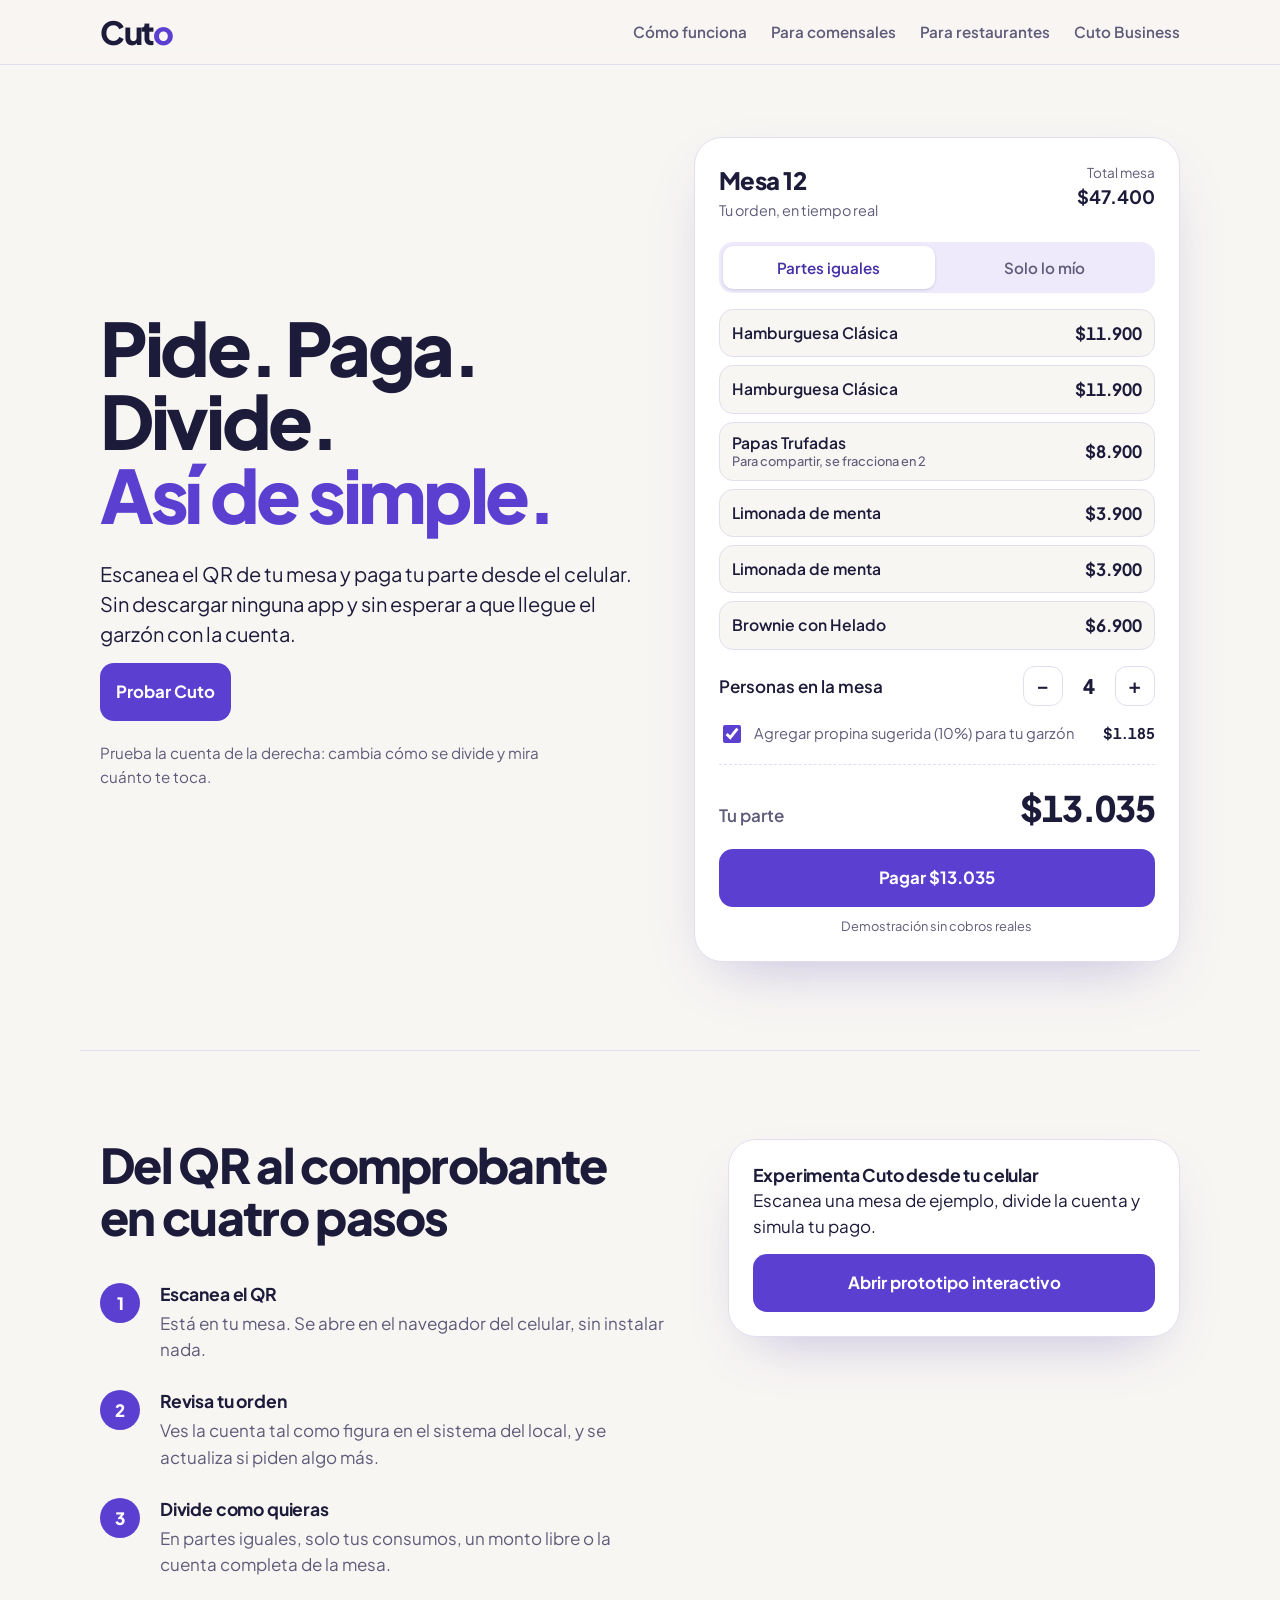
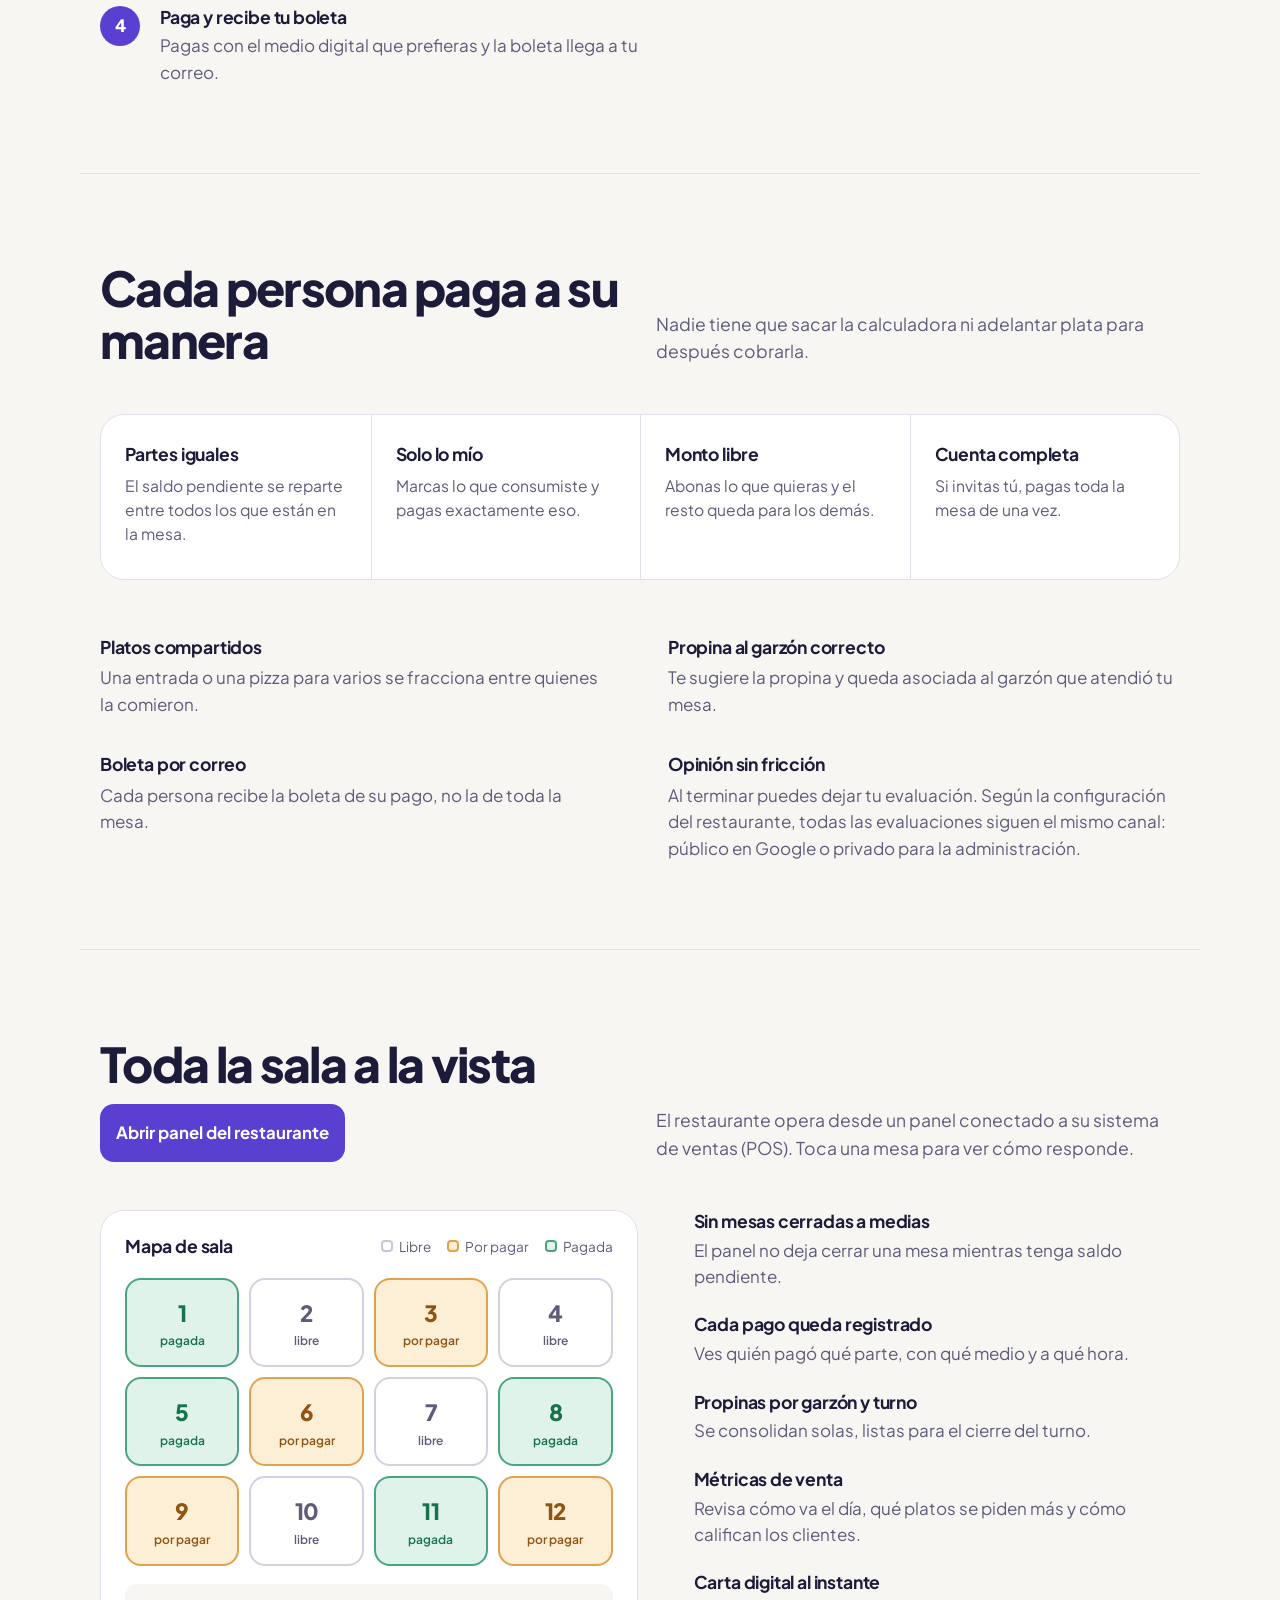
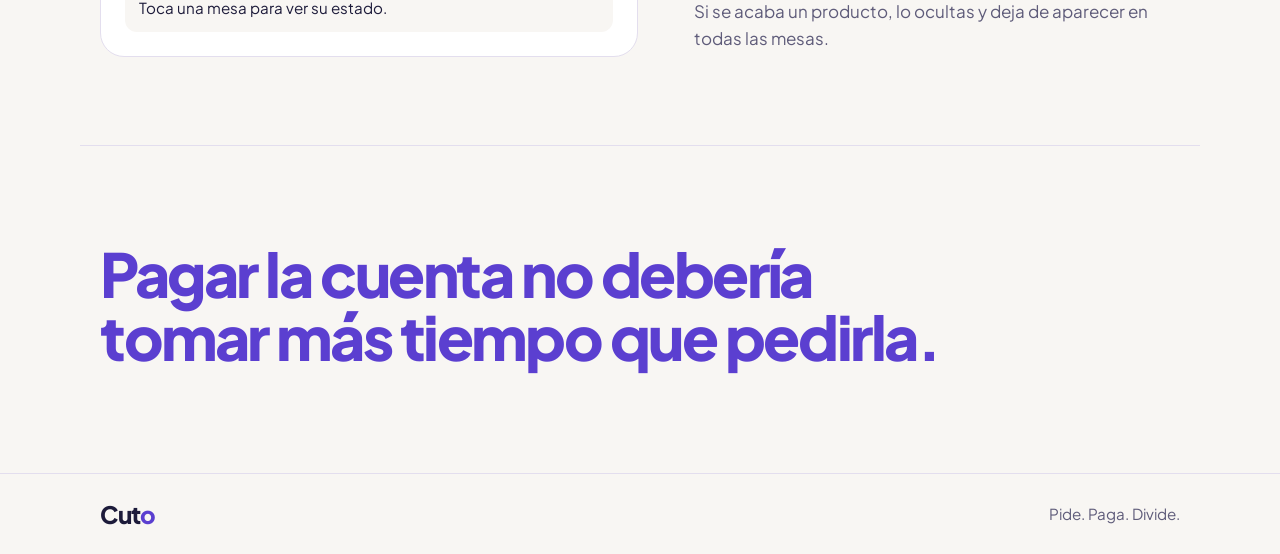
==== commit b24bdab0: "Link Cuto Business dashboard from landing page" ====
--- a/index.html
+++ b/index.html
@@ -19,6 +19,7 @@
         <a href="#como-funciona">Cómo funciona</a>
         <a href="#comensales">Para comensales</a>
         <a href="#restaurantes">Para restaurantes</a>
+        <a href="business.html">Cuto Business</a>
       </nav>
     </div>
   </header>
@@ -150,7 +151,7 @@
 
     <section class="section wrap" id="restaurantes">
       <div class="split-head">
-        <h2>Toda la sala a la vista</h2>
+        <div><h2>Toda la sala a la vista</h2><a class="pay" style="display:inline-block;width:auto;text-decoration:none" href="business.html">Abrir panel del restaurante</a></div>
         <p>El restaurante opera desde un panel conectado a su sistema de ventas (POS). Toca una mesa para ver cómo responde.</p>
       </div>
 
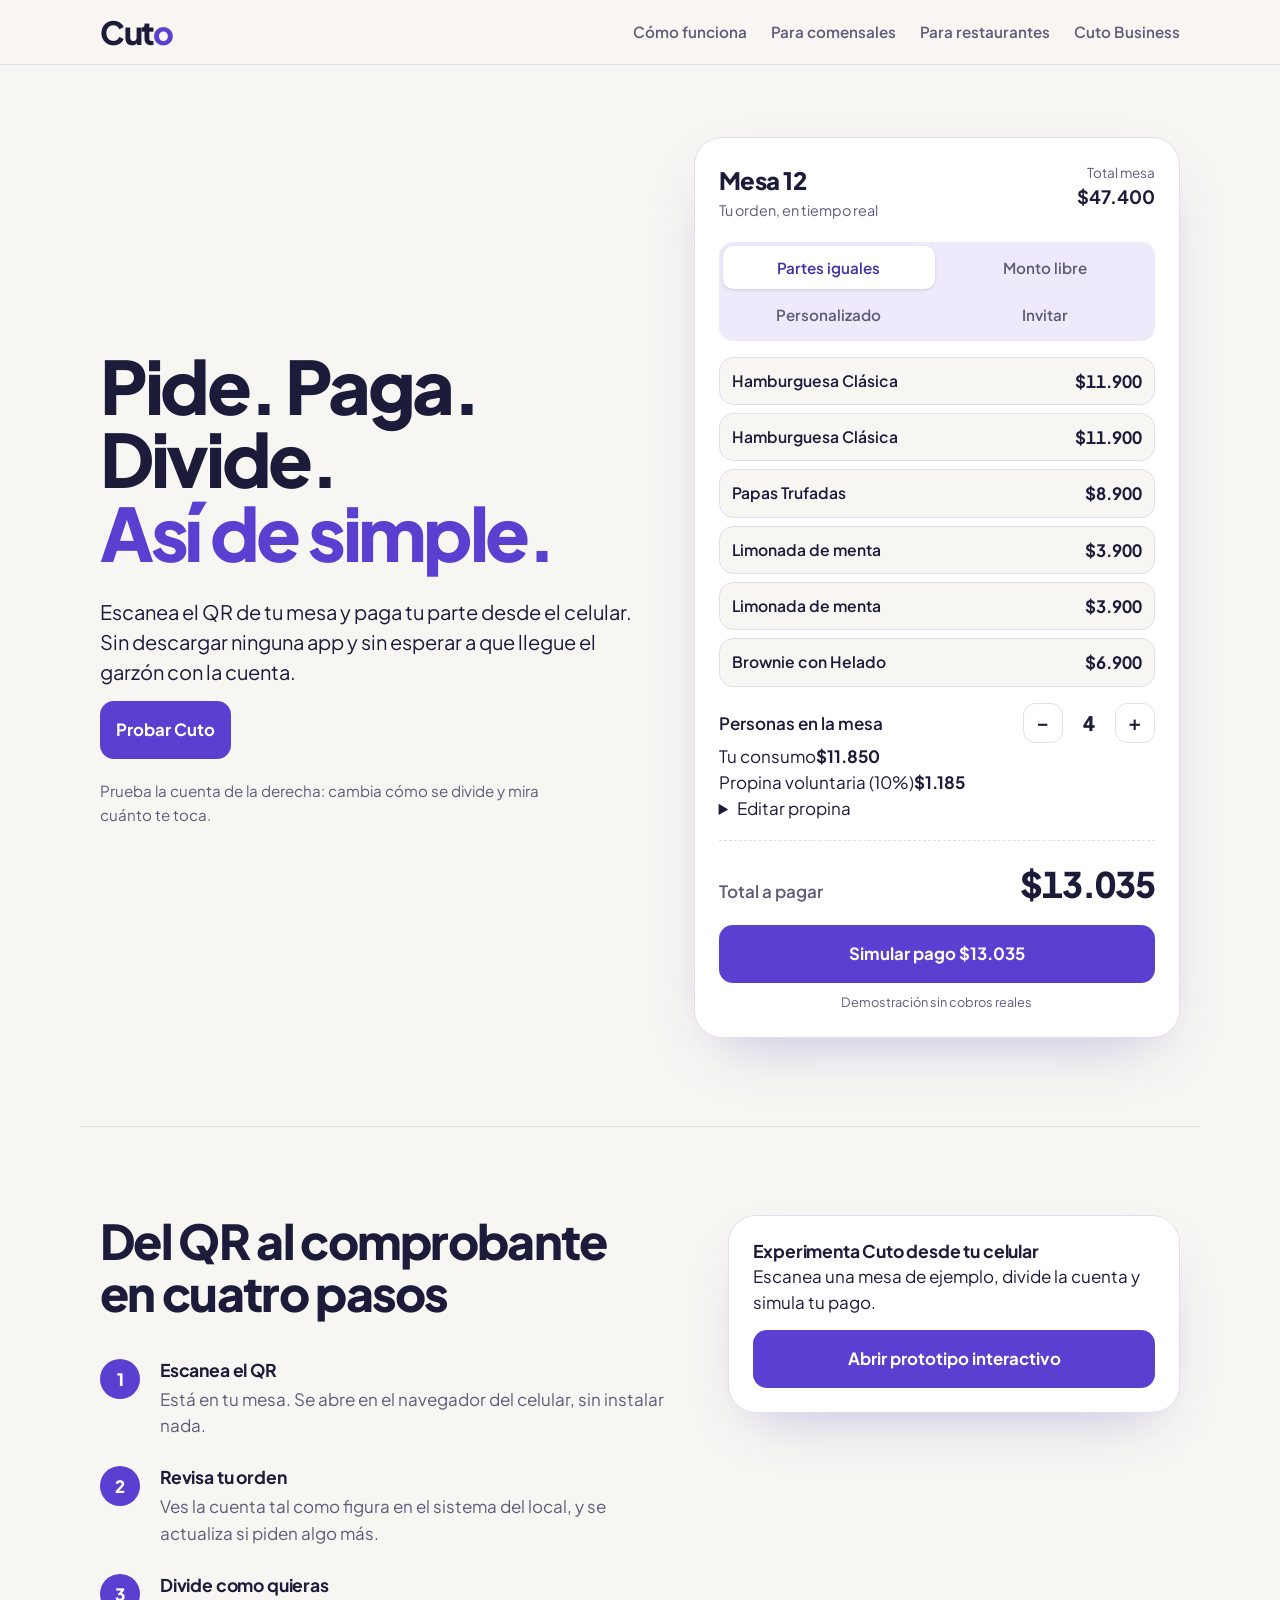
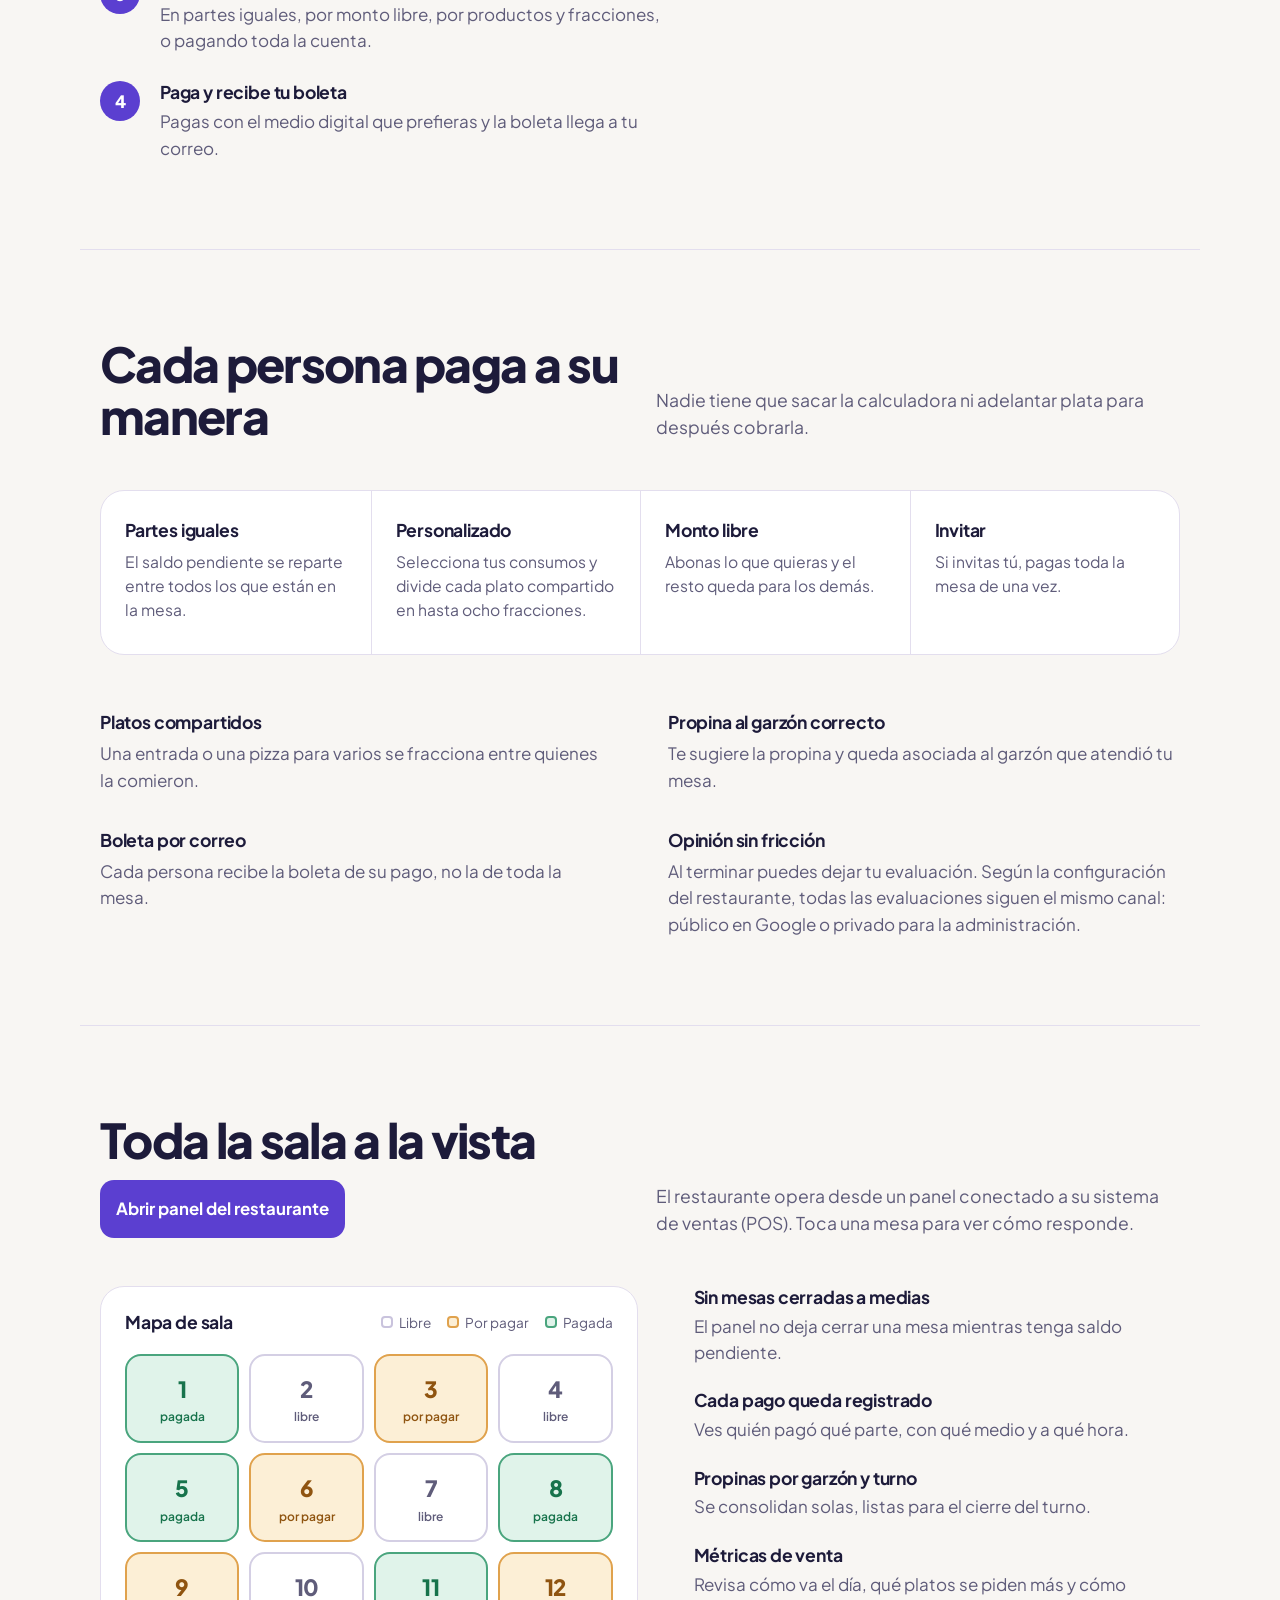
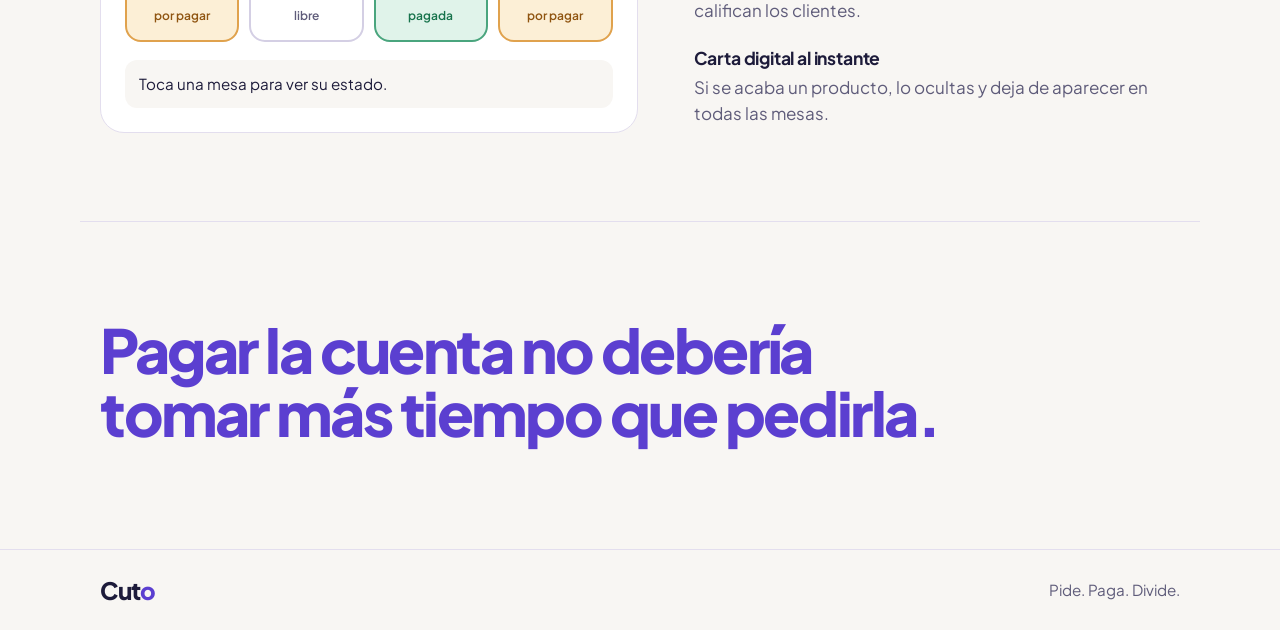
==== commit a5d587c7: "Show four payment modes and voluntary tip editor on home page" ====
--- a/index.html
+++ b/index.html
@@ -8,7 +8,7 @@
   <link rel="preconnect" href="https://fonts.googleapis.com">
   <link rel="preconnect" href="https://fonts.gstatic.com" crossorigin>
   <link href="https://fonts.googleapis.com/css2?family=Plus+Jakarta+Sans:wght@400;500;600;700;800&display=swap" rel="stylesheet">
-  <link rel="stylesheet" href="styles.css">
+  <link rel="stylesheet" href="styles.css?v=4">
 </head>
 <body>
 
@@ -47,7 +47,9 @@
 
         <div class="segmented" role="group" aria-label="Cómo quieres pagar">
           <button type="button" class="seg is-on" data-mode="equal" aria-pressed="true">Partes iguales</button>
-          <button type="button" class="seg" data-mode="mine" aria-pressed="false">Solo lo mío</button>
+          <button type="button" class="seg" data-mode="free" aria-pressed="false">Monto libre</button>
+          <button type="button" class="seg" data-mode="mine" aria-pressed="false">Personalizado</button>
+          <button type="button" class="seg" data-mode="all" aria-pressed="false">Invitar</button>
         </div>
 
         <ul class="dishes" id="dishes" aria-label="Consumos de la mesa"></ul>
@@ -61,14 +63,20 @@
           </div>
         </div>
 
-        <label class="tip">
-          <input type="checkbox" id="tip" checked>
-          <span>Agregar propina sugerida (10%) para tu garzón</span>
-          <strong id="tip-amount">$1.185</strong>
-        </label>
+        <div id="free-row" class="free-row" hidden>
+          <label for="free-amount">¿Cuánto quieres pagar?</label>
+          <div class="currency-field"><span>$</span><input id="free-amount" type="number" min="0" max="47400" step="1" inputmode="numeric" placeholder="Ingresa un monto"></div>
+          <small>Hasta $47.400, sin incluir propina.</small>
+        </div>
+        <p id="invite-note" class="invite-note" hidden>¡Tú invitas! Pagarás la cuenta completa de la mesa.</p>
+        <div class="tip-summary">
+          <div class="tip-line"><span>Tu consumo</span><strong id="base-amount">$11.850</strong></div>
+          <div class="tip-line"><span id="tip-label">Propina voluntaria (10%)</span><strong id="tip-amount">$1.185</strong></div>
+          <details class="tip-edit"><summary>Editar propina</summary><label for="tip-rate">Porcentaje de propina</label><select id="tip-rate"><option value="0">Sin propina (0%)</option><option value="10" selected>10% sugerido</option><option value="15">15%</option><option value="20">20%</option></select></details>
+        </div>
 
         <div class="summary">
-          <span>Tu parte</span>
+          <span>Total a pagar</span>
           <strong id="part">$13.035</strong>
         </div>
 
@@ -92,7 +100,7 @@
             </li>
             <li>
               <h3>Divide como quieras</h3>
-              <p>En partes iguales, solo tus consumos, un monto libre o la cuenta completa de la mesa.</p>
+              <p>En partes iguales, por monto libre, por productos y fracciones, o pagando toda la cuenta.</p>
             </li>
             <li>
               <h3>Paga y recibe tu boleta</h3>
@@ -116,15 +124,15 @@
           <p>El saldo pendiente se reparte entre todos los que están en la mesa.</p>
         </article>
         <article>
-          <h3>Solo lo mío</h3>
-          <p>Marcas lo que consumiste y pagas exactamente eso.</p>
+          <h3>Personalizado</h3>
+          <p>Selecciona tus consumos y divide cada plato compartido en hasta ocho fracciones.</p>
         </article>
         <article>
           <h3>Monto libre</h3>
           <p>Abonas lo que quieras y el resto queda para los demás.</p>
         </article>
         <article>
-          <h3>Cuenta completa</h3>
+          <h3>Invitar</h3>
           <p>Si invitas tú, pagas toda la mesa de una vez.</p>
         </article>
       </div>
@@ -207,6 +215,6 @@
     </div>
   </footer>
 
-  <script src="script.js"></script>
+  <script src="script.js?v=4"></script>
 </body>
 </html>
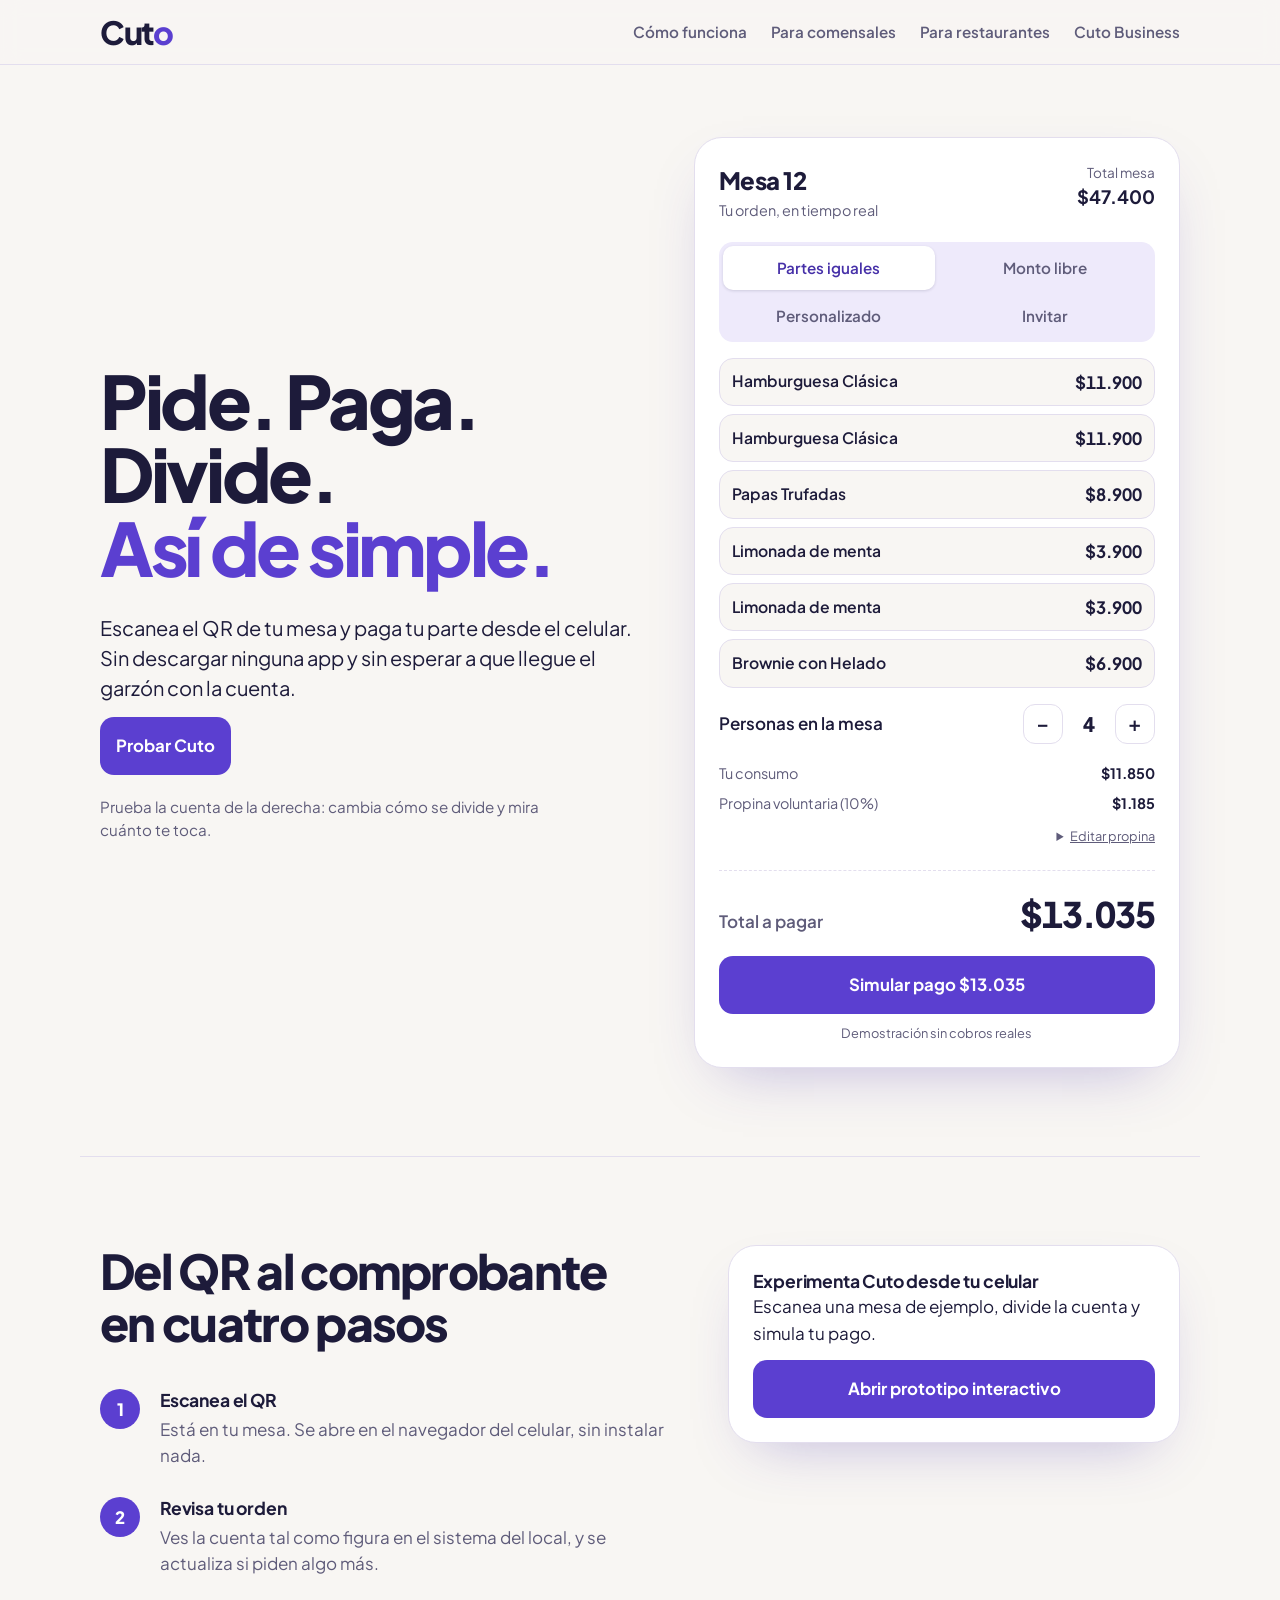
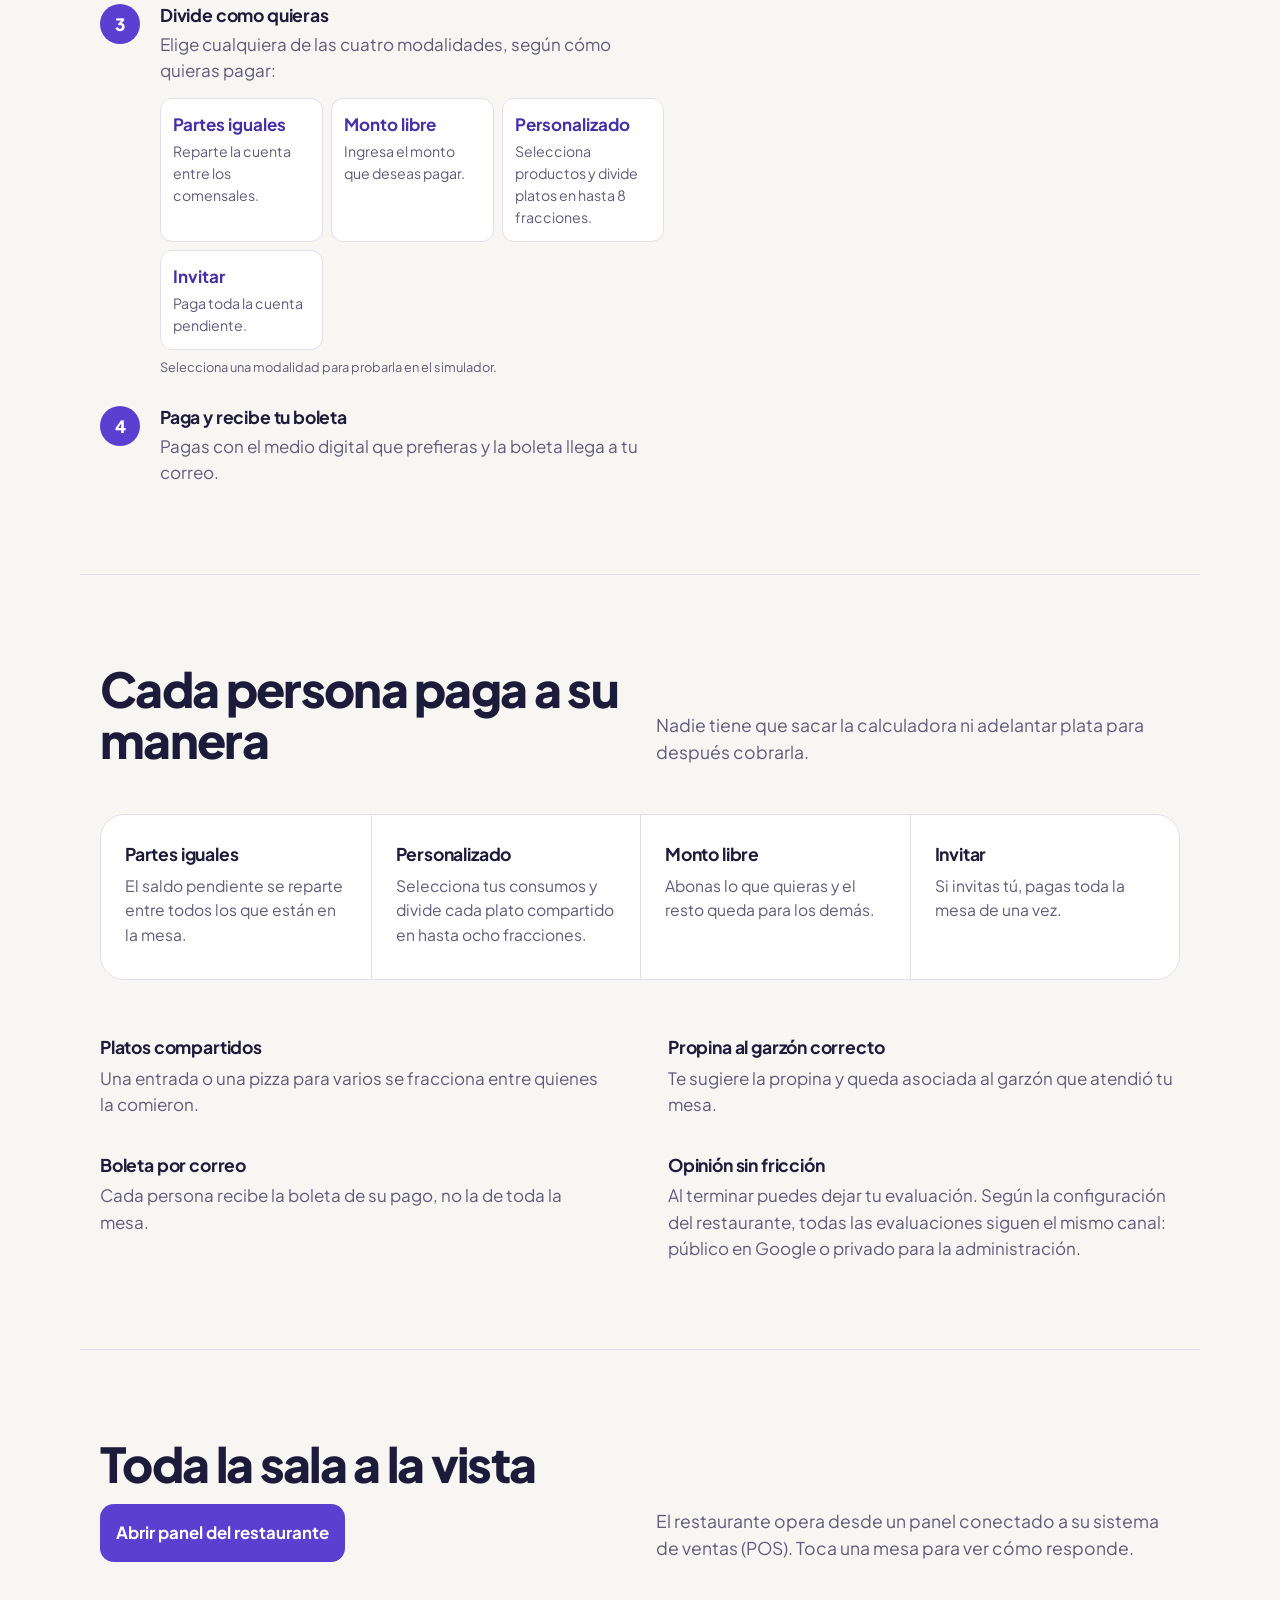
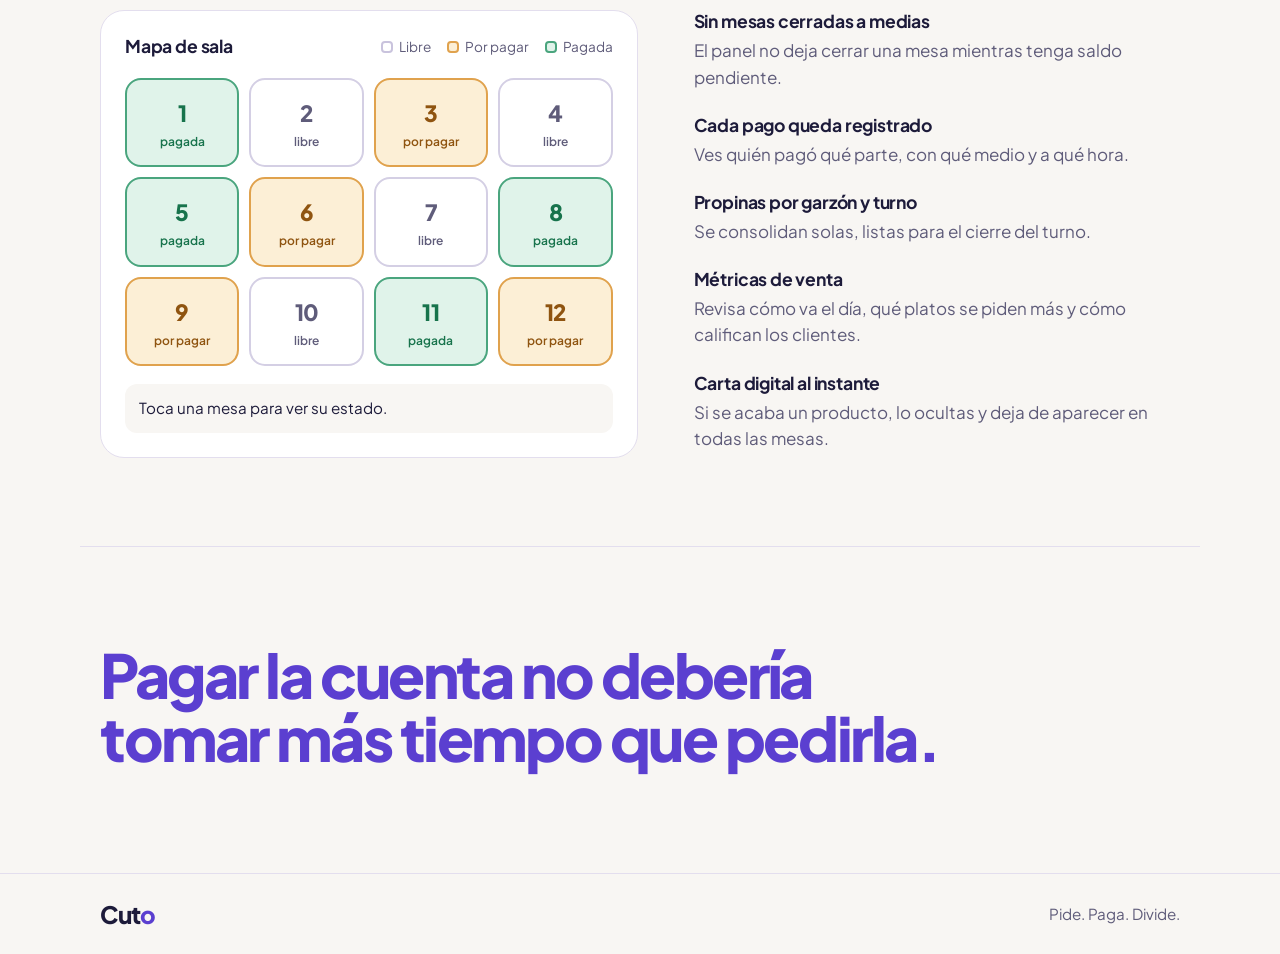
==== commit 93f1824e: "Show four clickable payment options explicitly in Cómo funciona step three" ====
--- a/index.html
+++ b/index.html
@@ -100,7 +100,14 @@
             </li>
             <li>
               <h3>Divide como quieras</h3>
-              <p>En partes iguales, por monto libre, por productos y fracciones, o pagando toda la cuenta.</p>
+              <p>Elige cualquiera de las cuatro modalidades, según cómo quieras pagar:</p>
+              <div class="how-payment-modes" style="display:grid;grid-template-columns:repeat(auto-fit,minmax(130px,1fr));gap:8px;margin-top:14px">
+                <a href="#demo" data-preview-mode="equal" style="display:block;border:1px solid var(--line);background:var(--paper);border-radius:12px;padding:12px;text-decoration:none"><strong style="color:var(--purple-deep)">Partes iguales</strong><small style="display:block;color:var(--muted);margin-top:4px">Reparte la cuenta entre los comensales.</small></a>
+                <a href="#demo" data-preview-mode="free" style="display:block;border:1px solid var(--line);background:var(--paper);border-radius:12px;padding:12px;text-decoration:none"><strong style="color:var(--purple-deep)">Monto libre</strong><small style="display:block;color:var(--muted);margin-top:4px">Ingresa el monto que deseas pagar.</small></a>
+                <a href="#demo" data-preview-mode="mine" style="display:block;border:1px solid var(--line);background:var(--paper);border-radius:12px;padding:12px;text-decoration:none"><strong style="color:var(--purple-deep)">Personalizado</strong><small style="display:block;color:var(--muted);margin-top:4px">Selecciona productos y divide platos en hasta 8 fracciones.</small></a>
+                <a href="#demo" data-preview-mode="all" style="display:block;border:1px solid var(--line);background:var(--paper);border-radius:12px;padding:12px;text-decoration:none"><strong style="color:var(--purple-deep)">Invitar</strong><small style="display:block;color:var(--muted);margin-top:4px">Paga toda la cuenta pendiente.</small></a>
+              </div>
+              <p style="font-size:.8rem;margin-top:8px">Selecciona una modalidad para probarla en el simulador.</p>
             </li>
             <li>
               <h3>Paga y recibe tu boleta</h3>
@@ -216,5 +223,14 @@
   </footer>
 
   <script src="script.js?v=4"></script>
+<script>
+document.querySelectorAll('[data-preview-mode]').forEach(function(link){
+  link.addEventListener('click',function(){
+    var mode=link.dataset.previewMode;
+    var target=document.querySelector('#demo .seg[data-mode="'+mode+'"]');
+    if(target)target.click();
+  });
+});
+</script>
 </body>
 </html>
--- a/styles.css
+++ b/styles.css
@@ -544,3 +544,25 @@
   .modes article + article { border-left: 0; border-top: 1px solid var(--line); }
   .bar nav a:nth-child(2) { display: none; }
 }
+
+
+/* Landing page: four payment modes */
+.demo [hidden] { display:none !important; }
+.demo:not([data-mode="mine"]) .fraction-panel { display:none; }
+.fraction-panel { display:grid; grid-template-columns:minmax(0,1fr) minmax(0,1fr); gap:8px; margin-top:-1px; padding:12px; background:var(--lav); border-radius:0 0 12px 12px; }
+.fraction-panel label { display:grid; gap:4px; font-size:.8rem; font-weight:600; color:var(--muted); }
+.fraction-panel select, .tip-edit select { font:inherit; color:var(--ink); background:var(--paper); border:1px solid var(--line); border-radius:8px; padding:8px; width:100%; }
+.fraction-total { grid-column:1/-1; font-size:.9rem; text-align:right; color:var(--purple-deep); }
+.free-row { margin-top:16px; display:grid; gap:6px; font-weight:600; }
+.free-row small { color:var(--muted); font-weight:400; }
+.currency-field { display:flex; align-items:center; gap:8px; padding:10px 12px; border:1px solid var(--line); border-radius:12px; }
+.currency-field input { min-width:0; width:100%; border:0; background:transparent; font:inherit; color:var(--ink); }
+.invite-note { background:var(--lav); color:var(--purple-deep); padding:12px; border-radius:12px; margin-top:16px; font-size:.9rem; }
+.tip-summary { display:grid; gap:8px; margin-top:18px; }
+.tip-line { display:flex; justify-content:space-between; align-items:center; gap:8px; font-size:.9rem; }
+.tip-line span { color:var(--muted); }
+.tip-edit { font-size:.8rem; color:var(--muted); }
+.tip-edit summary { text-decoration:underline; cursor:pointer; width:fit-content; padding:5px 0; margin-left:auto; }
+.tip-edit label { display:block; margin-bottom:4px; }
+.demo .seg { min-height:44px; }
+@media (max-width:420px){ .demo .seg { padding:9px 5px; font-size:.85rem; } }
